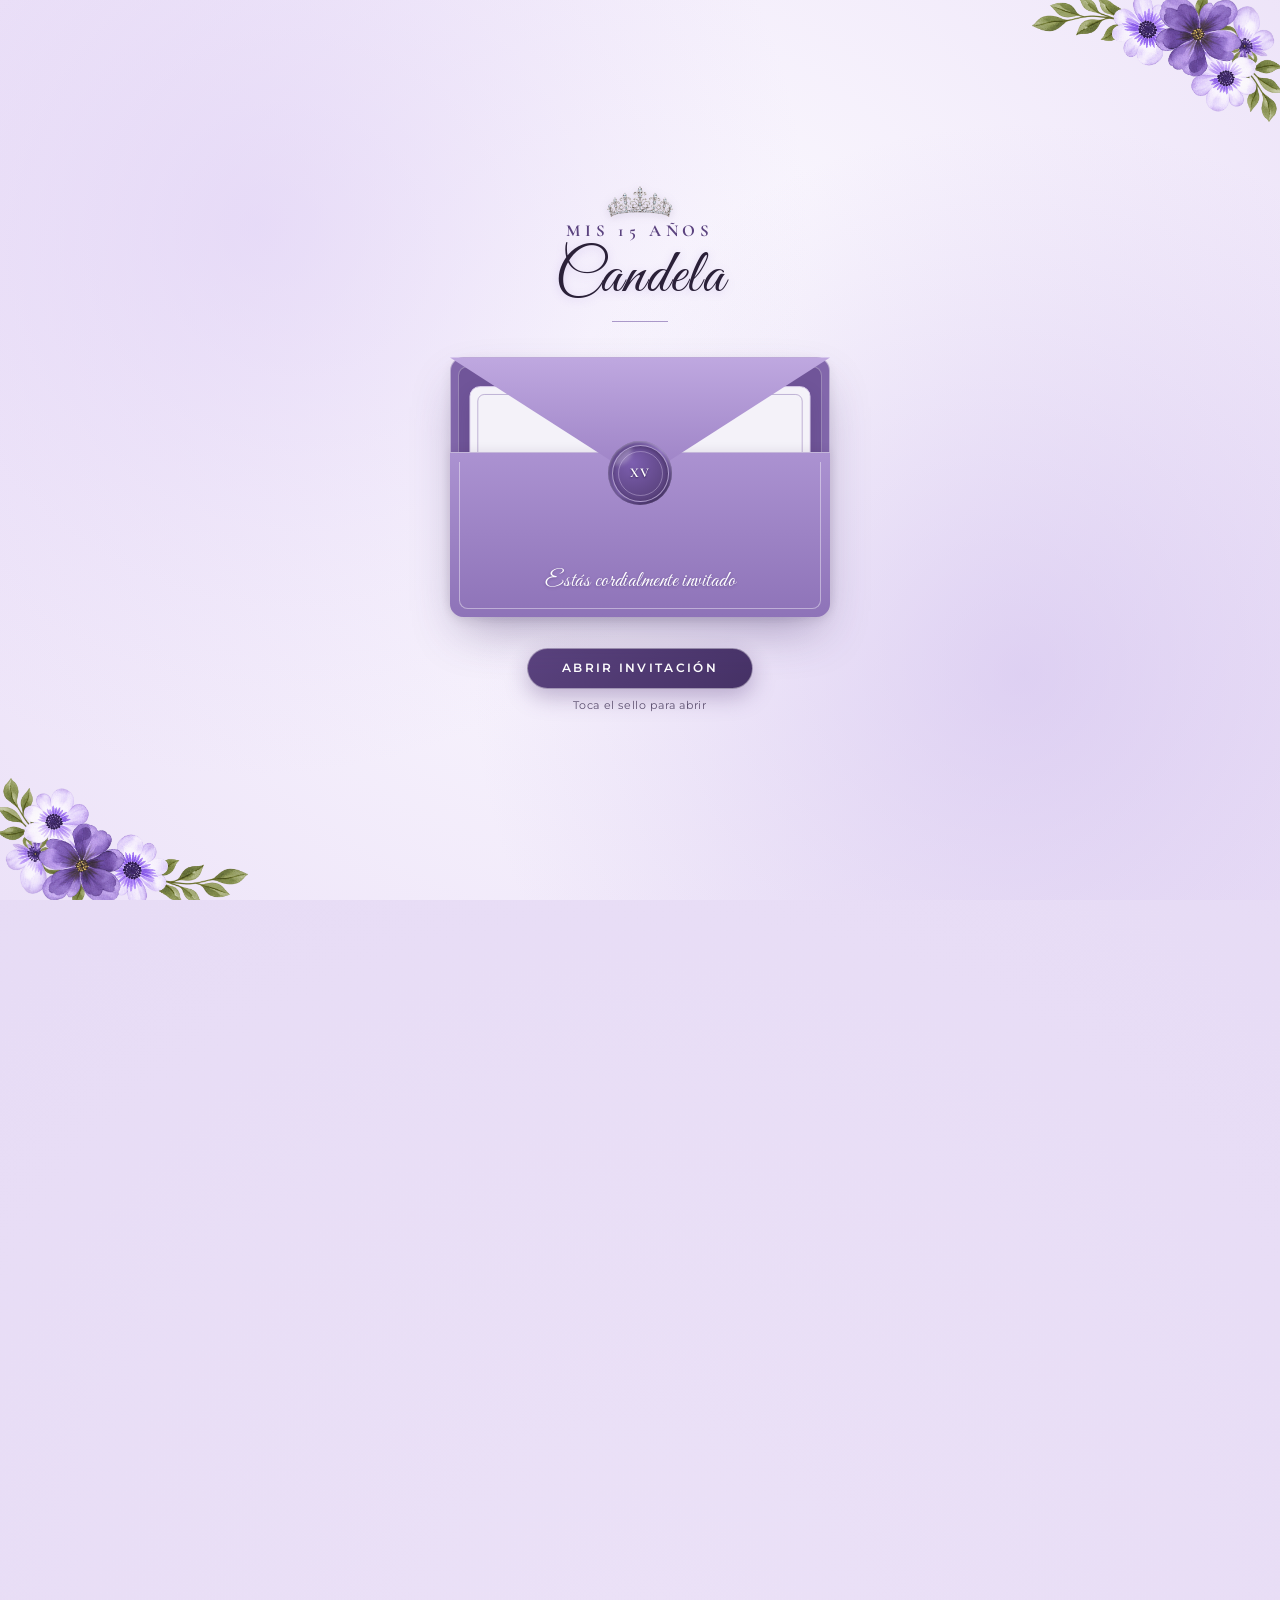
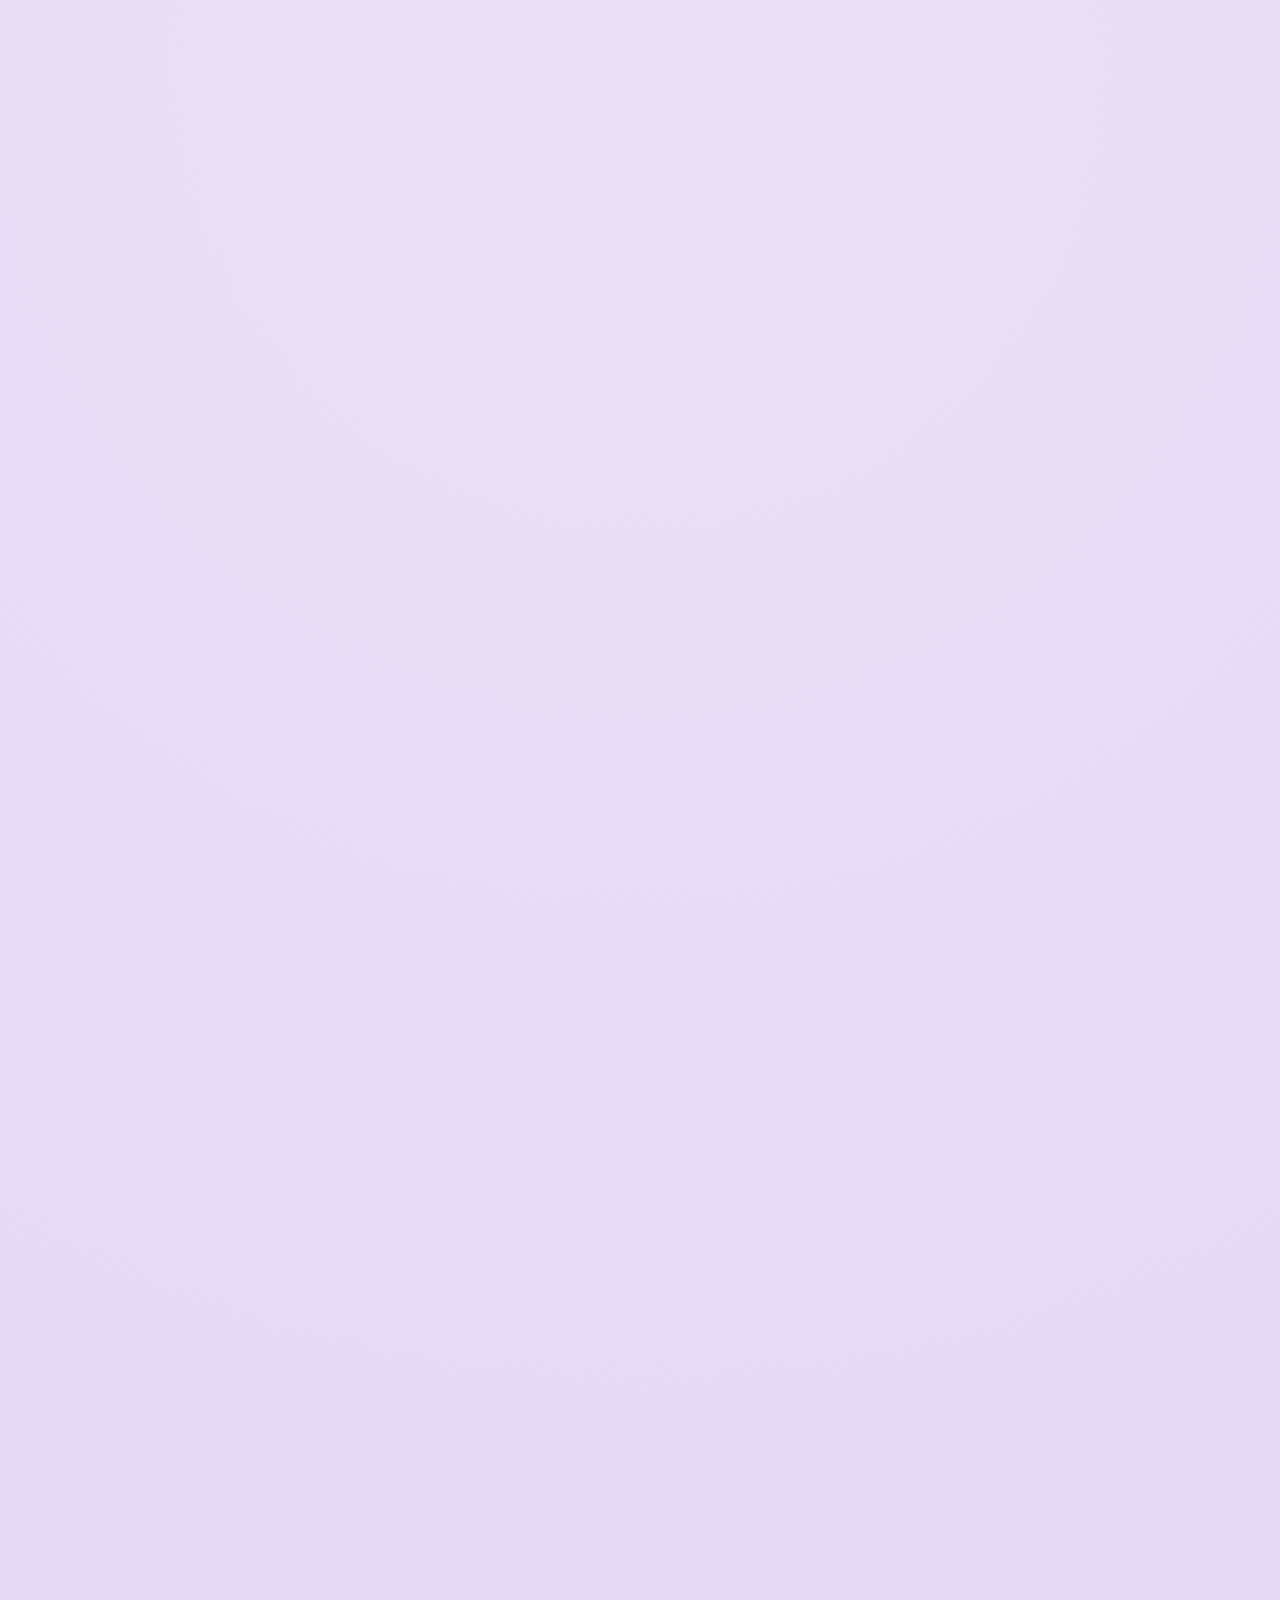
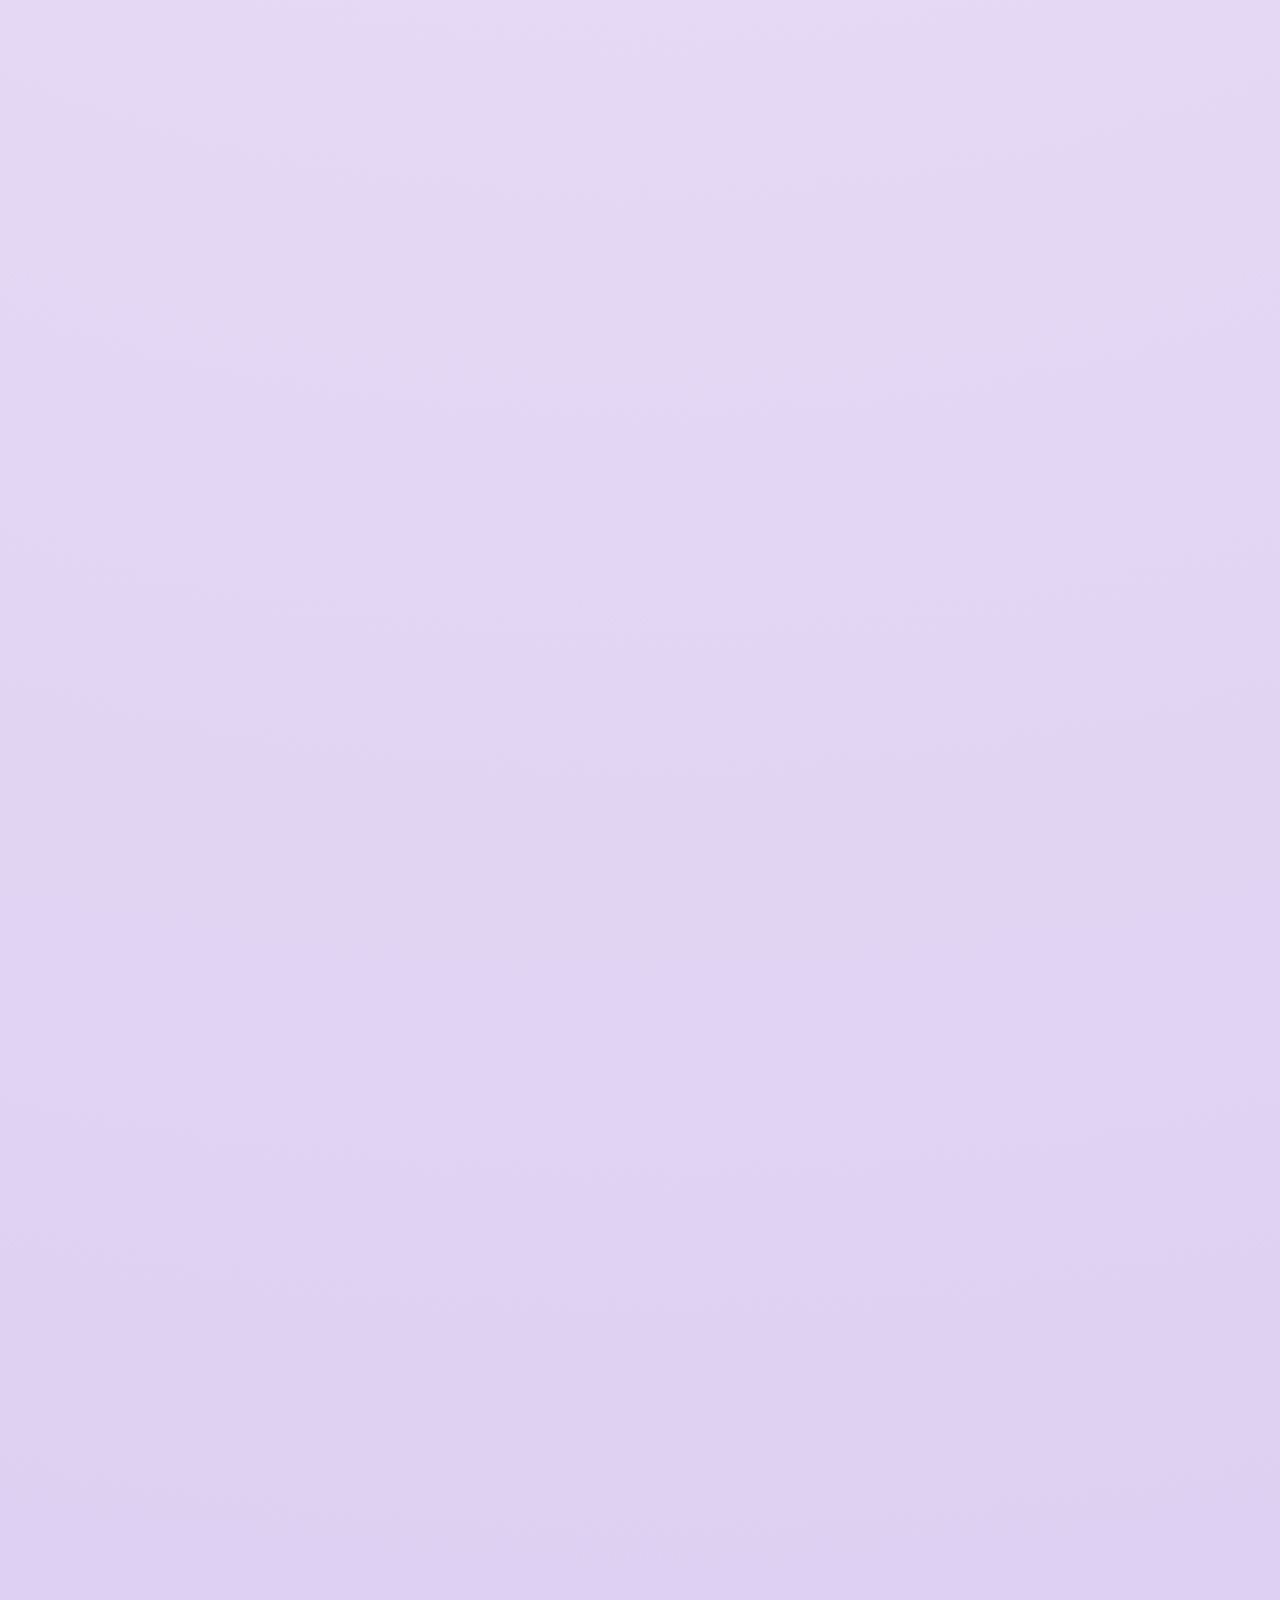
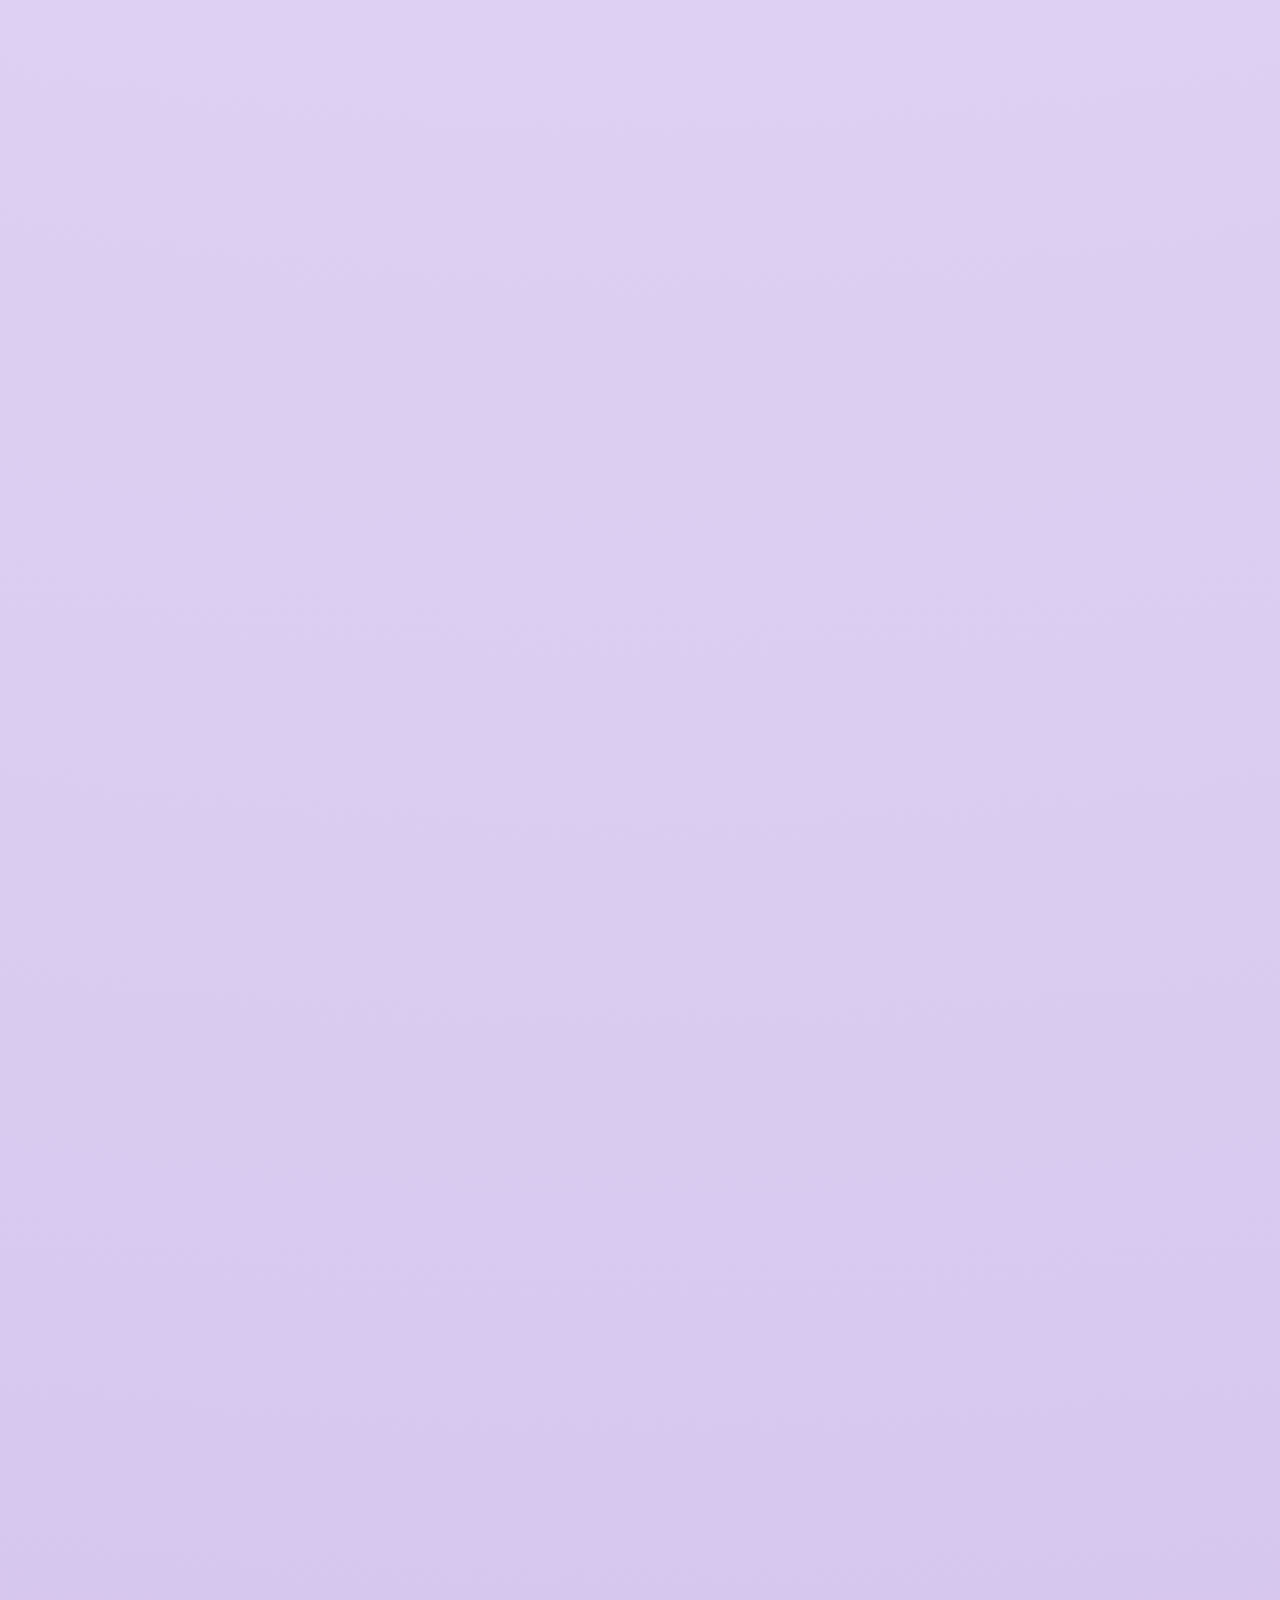
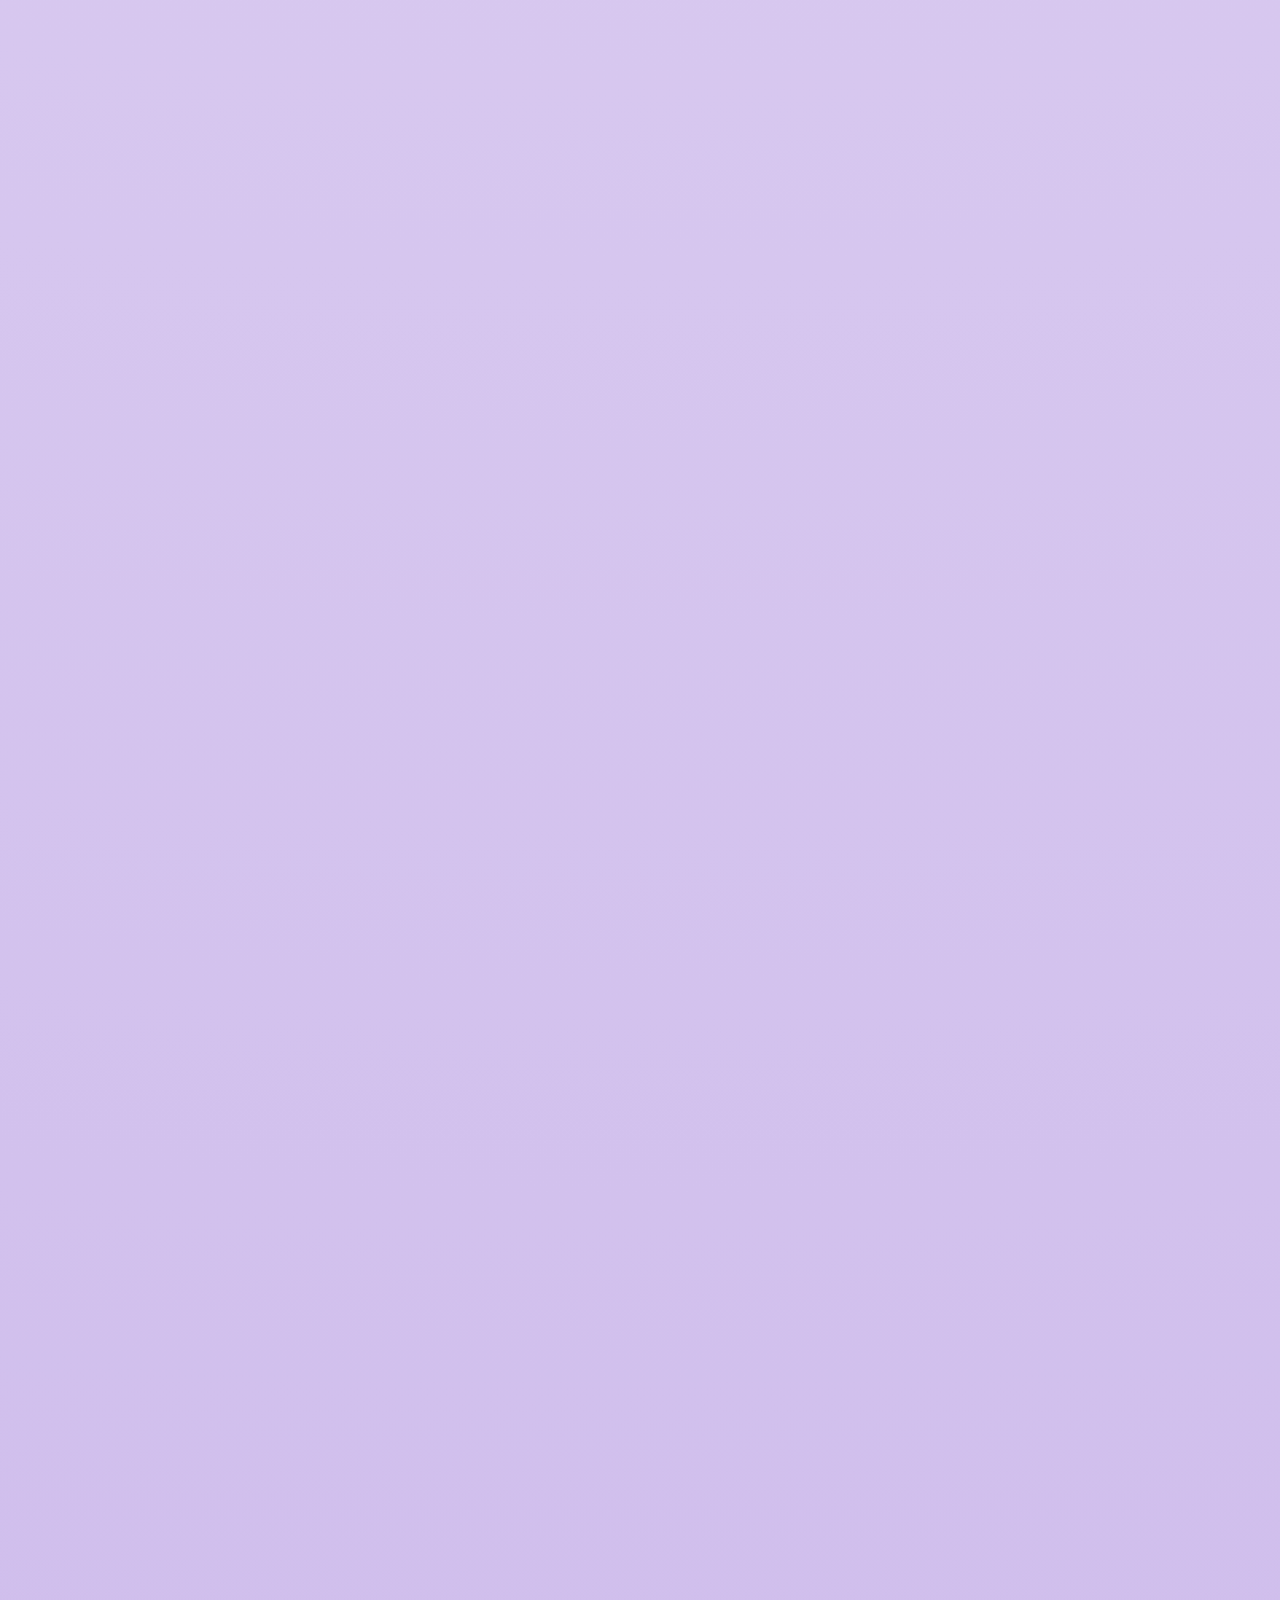
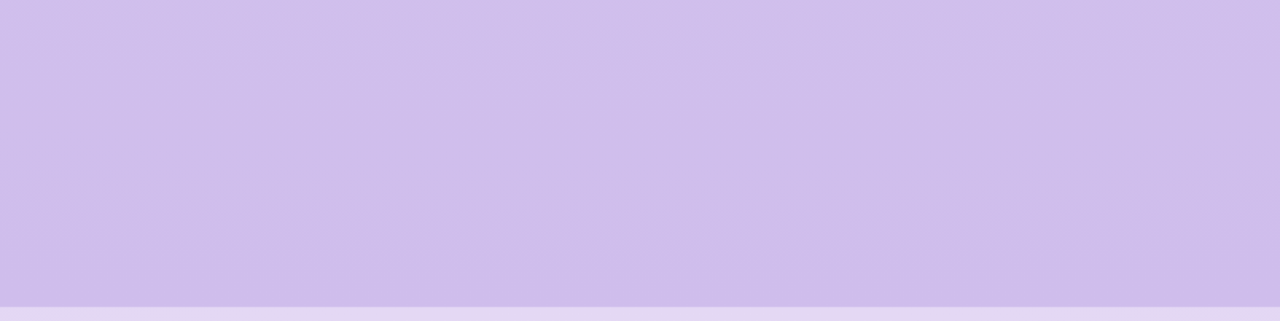
==== index.html @ c44bc6fc "Inicio de proyecto y modificaciones" ====
<!DOCTYPE html>
<html lang="es" class="scroll-smooth">

<head>
  <meta charset="utf-8" />
  <meta name="viewport" content="width=device-width, initial-scale=1.0, maximum-scale=5.0" />
  <meta name="theme-color" content="#5b437f" />
  <title>Mis 15 Años - Candela</title>

  <!-- Google Fonts: Cormorant Garamond, Great Vibes, Montserrat, Playfair Display -->
  <link rel="preconnect" href="https://fonts.googleapis.com" />
  <link rel="preconnect" href="https://fonts.gstatic.com" crossorigin="" />
  <link
    href="https://fonts.googleapis.com/css2?family=Cormorant+Garamond:ital,wght@0,400;0,500;0,600;0,700;1,400;1,600&amp;family=Great+Vibes&amp;family=Montserrat:wght@300;400;500;600&amp;family=Playfair+Display:ital,wght@0,400;0,600;1,400&amp;display=swap"
    rel="stylesheet" />

  <!-- Font Awesome Icons -->
  <link rel="stylesheet" href="https://cdnjs.cloudflare.com/ajax/libs/font-awesome/6.4.0/css/all.min.css" />

  <!-- Hojas de Estilos Modulares -->
  <link rel="stylesheet" href="css/global.css" />
  <link rel="stylesheet" href="css/animations.css" />
  <link rel="stylesheet" href="css/envelope.css" />
  <link rel="stylesheet" href="css/invitation.css" />
  <link rel="stylesheet" href="css/responsive.css" />
</head>

<body>

  <!-- Definición SVG Reutilizable de Mariposa en Acuarela Lila -->
  <svg width="0" height="0" style="position: absolute; width: 0; height: 0; overflow: hidden;" aria-hidden="true">
    <defs>
      <linearGradient id="bf-wing-grad" x1="0%" y1="0%" x2="100%" y2="100%">
        <stop offset="0%" stop-color="#d8c6f7" stop-opacity="0.92" />
        <stop offset="50%" stop-color="#9d7fd9" stop-opacity="0.88" />
        <stop offset="100%" stop-color="#5d4384" stop-opacity="0.95" />
      </linearGradient>
      <linearGradient id="bf-wing-soft" x1="100%" y1="0%" x2="0%" y2="100%">
        <stop offset="0%" stop-color="#e5d8fb" stop-opacity="0.95" />
        <stop offset="65%" stop-color="#b297e6" stop-opacity="0.85" />
        <stop offset="100%" stop-color="#7356a6" stop-opacity="0.9" />
      </linearGradient>
      <g id="watercolor-butterfly">
        <path d="M24 23 C15 7, 2 7, 4 19 C5 25, 14 27, 23 26 Z" fill="url(#bf-wing-grad)" />
        <path d="M23 26 C13 28, 6 35, 11 41 C16 45, 22 37, 24 28 Z" fill="url(#bf-wing-soft)" />
        <path d="M26 23 C35 7, 48 7, 46 19 C45 25, 36 27, 27 26 Z" fill="url(#bf-wing-soft)" />
        <path d="M27 26 C37 28, 44 35, 39 41 C34 45, 28 37, 26 28 Z" fill="url(#bf-wing-grad)" />
        <path d="M25 18 C24.4 23, 24.4 29, 25 34" stroke="#422c63" stroke-width="1.4" stroke-linecap="round" />
        <path d="M24.5 18 C22 14, 19 12, 17 12 M25.5 18 C28 14, 31 12, 33 12" stroke="#5b437f" stroke-width="0.9"
          fill="none" stroke-linecap="round" />
      </g>
    </defs>
  </svg>

  <!-- ====================================================================
       PANTALLA INICIAL: SOBRE 3D INTERACTIVO EN ACUARELA LILA Y SELLO XV
       ==================================================================== -->
  <div id="envelope-screen" data-purpose="interactive-envelope-screen" aria-label="Sobre de invitación interactivo">

    <!-- Decoración Ambiental de Flores en Acuarela Lila -->
    <div class="envelope-ambient-bg" aria-hidden="true">
      <div class="envelope-leaf-corner top-right">
        <img src="img/flor_acuarela_1.png" alt="" />
      </div>
      <div class="envelope-leaf-corner bottom-left">
        <img src="img/flor_acuarela_1.png" alt="" />
      </div>
    </div>

    <!-- Contenedor Principal del Sobre -->
    <div class="envelope-shell">
      <div class="envelope-center-hero">
        <img src="img/corona.png" alt="Corona XV Años" class="envelope-crown-mini" />
        <p class="envelope-pretitle">Mis 15 Años</p>
        <h1 class="envelope-main-names">Candela</h1>
        <div class="envelope-header-rule" aria-hidden="true"></div>

        <!-- Sobre 3D Interactivo -->
        <section id="envelope-stage" class="envelope-container" data-purpose="interactive-envelope"
          aria-label="Sobre de XV Años interactivo. Haz clic para abrir">

          <!-- Forro Interior del Sobre -->
          <div class="envelope-back-lining">
            <div class="envelope-back-inner-frame"></div>
          </div>

          <!-- Carta Interior Deslizable -->
          <article id="sliding-letter" class="letter-card" data-purpose="inner-card-preview">
            <div class="letter-inner-border"></div>
            <div class="letter-content-wrap">
              <span class="letter-badge-top">MIS 15 AÑOS</span>
              <h2 class="letter-couple-title">Candela</h2>
              <div class="letter-gold-rule"></div>
              <p class="letter-date-main">6 · 06 · 2026</p>
              <p class="letter-event-sub">¡Te espero!</p>
            </div>
          </article>

          <!-- Bolsillo Frontal Inferior -->
          <div class="envelope-pocket-front">
            <div class="envelope-pocket-stitch"></div>
            <div class="envelope-pocket-text">
              <p class="envelope-pocket-script">Estás cordialmente invitado</p>
            </div>
          </div>

          <!-- Solapa Triangular Superior -->
          <div id="envelope-flap" class="envelope-flap">
            <div class="envelope-flap-inner">
              <div class="envelope-flap-trim"></div>
            </div>
          </div>

          <!-- Sello de Cera 3D Violeta -->
          <div id="wax-seal" class="wax-seal" data-purpose="interactive-wax-seal" title="Abrir Sobre">
            <div class="wax-seal-rim">
              <div class="wax-seal-disc">
                <div class="wax-seal-glare"></div>
                <div class="wax-seal-inner-ring"></div>
                <span class="wax-seal-initials">XV</span>
              </div>
            </div>
          </div>

        </section>

        <!-- Botón de Acción Principal -->
        <div class="envelope-cta-wrap">
          <button id="open-envelope-btn" type="button" class="open-envelope-btn" data-purpose="open-envelope-trigger">
            <span id="open-envelope-label">Abrir Invitación</span>
          </button>
          <p class="open-envelope-subhint">Toca el sello para abrir</p>
        </div>
      </div>
    </div>
  </div>

  <!-- ====================================================================
       CONTENEDOR PRINCIPAL DE LA INVITACIÓN (ESTILO ACUARELA LILA & VIOLETA)
       ==================================================================== -->
  <main class="main-invitation-container paper-texture" role="main">

    <!-- ==========================================
         1. PORTADA HERO: ESQUINA FLORAL, "15 + CANDELA",
            CARTELA ACUARELA, FOTO EN ARCO Y REPRODUCTOR
         ========================================== -->
    <section class="xv-hero-section" data-purpose="hero-section">

      <!-- Esquina Floral Superior Izquierda -->
      <img src="img/flor_acuarela_1.png" alt="Flores en acuarela lila y violeta" class="xv-hero-corner-flower-tl" />

      <!-- Mariposas en Acuarela -->
      <svg class="xv-butterfly xv-butterfly--hero-tr" viewBox="0 0 50 50" aria-hidden="true">
        <use href="#watercolor-butterfly"></use>
      </svg>
      <svg class="xv-butterfly xv-butterfly--hero-ml" viewBox="0 0 50 50" aria-hidden="true">
        <use href="#watercolor-butterfly"></use>
      </svg>

      <!-- Monograma Monumental "15" + Nombre "Candela" -->
      <div class="xv-monogram-15-block">
        <span class="xv-big-15" aria-hidden="true">15</span>
        <h1 class="xv-quince-name">Candela</h1>
      </div>

      <!-- Cartela Nube en Acuarela Lila (fondo_acuarela.png) con Flores en Esquinas -->
      <div class="xv-watercolor-cloud-wrap">
        <img src="img/fondo_acuarela.png" alt="" aria-hidden="true" class="xv-cloud-bg-img" />
        <img src="img/flor_acuarela_2.png" alt="" aria-hidden="true" class="xv-cloud-flower xv-cloud-flower--tr" />
        <img src="img/flor_acuarela_3.png" alt="" aria-hidden="true" class="xv-cloud-flower xv-cloud-flower--bl" />

        <p class="xv-cloud-quote-text">
          Dejo atrás un mundo y entro a otro nuevo...
          Aunque a veces dudo o temo, estoy llena de
          esperanzas y de sueños. Tengo la sensación
          de que estoy construyendo mi propio camino.
          Siento alegría y quiero compartirla. 1 kg de familia,
          1 litro de amigos y una pizca de música, es la
          receta perfecta para mis 15 y por eso quiero
          que estés conmigo en esta gran noche.
        </p>
      </div>

      <!-- Fotografía Principal en Marco de Arco con Flores Laterales -->
      <!-- <div class="xv-hero-photo-wrap">
        <img src="img/flor_acuarela_2.png" alt="" aria-hidden="true"
          class="xv-floral-decor xv-side-flower xv-side-flower--left xv-flower-hero-left" />
        <img src="img/flor_acuarela_2.png" alt="" aria-hidden="true"
          class="xv-floral-decor xv-side-flower xv-side-flower--right xv-flower-hero-right" />

        <div class="xv-hero-arch-frame">
          <div class="xv-hero-arch-inner">
            <img src="img/xv_foto_4.jpg" alt="Candela en sus XV Años" class="hero-arch-img"
              title="Toca para ampliar fotografía" />
          </div>
        </div>
      </div> -->

      <!-- Reproductor Musical "DALE PLAY" -->
      <div class="xv-audio-player-block" data-purpose="audio-player">
        <span class="xv-dale-play-label">DALE PLAY</span>

        <div class="player-progress-wrap">
          <div id="player-progress-bar" class="player-progress-bar" title="Adelantar o retroceder canción">
            <div id="player-progress-fill" class="player-progress-fill" style="width: 28%;">
              <span class="player-progress-thumb"></span>
            </div>
          </div>
          <div class="player-times-row">
            <span id="player-current-time">0:00</span>
            <span id="player-total-time">4:10</span>
          </div>
        </div>

        <div class="player-controls-row">
          <button id="player-shuffle-btn" type="button" class="player-ctrl-btn" aria-label="Aleatorio">
            <i class="fa-solid fa-shuffle"></i>
          </button>
          <button id="player-prev-btn" type="button" class="player-ctrl-btn" aria-label="Reiniciar canción">
            <i class="fa-solid fa-backward-step"></i>
          </button>
          <button id="player-play-btn" type="button" class="player-play-main-btn" aria-label="Reproducir o pausar">
            <i id="player-play-icon" class="fa-solid fa-play" style="font-size: 0.85rem; margin-left: 2px;"></i>
          </button>
          <button id="player-next-btn" type="button" class="player-ctrl-btn" aria-label="Siguiente canción">
            <i class="fa-solid fa-forward-step"></i>
          </button>
          <button id="player-repeat-btn" type="button" class="player-ctrl-btn active" aria-label="Repetir canción">
            <i class="fa-solid fa-repeat"></i>
          </button>
        </div>
      </div>

    </section>

    <!-- ==========================================
         2. FRANJA VIOLETA DESTACADA 1: FECHA EDITORIAL
            (ICONO CALENDARIO + JUNIO + VIERNES | 6 | 2026)
         ========================================== -->
    <section class="xv-purple-band xv-purple-band--date" data-purpose="featured-date-band">
      <div class="xv-band-inner">
        <div class="xv-band-icon-box" aria-hidden="true">
          <img src="iconos/calendario.gif" alt="Calendario del evento" />
        </div>

        <h2 class="xv-band-month">JUNIO</h2>

        <div class="xv-editorial-date-row">
          <div class="xv-date-side-pill">VIERNES</div>
          <div class="xv-date-center-number">6</div>
          <div class="xv-date-side-pill">2026</div>
        </div>

        <a id="band-location-btn" href="https://maps.google.com/?q=Salon+de+Eventos+Quinta+La+Bonita" target="_blank"
          rel="noopener noreferrer" class="xv-white-pill-btn">
          <i class="fa-solid fa-location-dot"></i>
          <span>VER UBICACIÓN</span>
        </a>
      </div>

      <img src="img/flor_acuarela_2.png" alt="" aria-hidden="true"
        class="xv-band-corner-flower xv-band-corner-flower--br" />
    </section>

    <!-- ==========================================
         3. PADRES, PADRINOS, CUENTA REGRESIVA
            Y CALENDARIO MENSUAL INTERACTIVO
         ========================================== -->
    <section class="xv-family-date-section" data-purpose="family-and-date-section">

      <!-- Flores Decorativas Laterales -->
      <img src="img/flor_acuarela_3.png" alt="" aria-hidden="true"
        class="xv-floral-decor xv-side-flower xv-side-flower--left xv-flower-familia-left" />
      <img src="img/flor_acuarela_3.png" alt="" aria-hidden="true"
        class="xv-floral-decor xv-side-flower xv-side-flower--right xv-flower-familia-right" />

      <!-- Padres y Padrinos -->
      <div class="xv-family-block">
        <p class="xv-section-subtitle-upper">
          ACOMPÁÑAME EN ESTE DÍA TAN<br />ESPECIAL, JUNTO A<br />MIS PADRES:
        </p>
        <div class="xv-script-names-group">
          <p>Roberto López &amp;</p>
          <p>Carolina Paredes</p>
        </div>

        <p class="xv-section-subtitle-upper">MIS PADRINOS:</p>
        <div class="xv-script-names-group" style="margin-bottom: 0.5rem;">
          <p>Cristian Pérez &amp;</p>
          <p>Melanie Gómez</p>
        </div>
      </div>

      <!-- Cuenta Regresiva ("Falta:") -->
      <div class="xv-countdown-block" data-purpose="countdown-timer">
        <h3 class="xv-gold-script-heading">Falta:</h3>

        <div class="xv-countdown-timer-row" aria-label="Cuenta regresiva para mis XV años">
          <div class="xv-cd-unit">
            <span id="days" class="xv-cd-number">15</span>
            <span class="xv-cd-label">DÍAS</span>
          </div>
          <span class="xv-cd-colon">:</span>
          <div class="xv-cd-unit">
            <span id="hours" class="xv-cd-number">03</span>
            <span class="xv-cd-label">HORAS</span>
          </div>
          <span class="xv-cd-colon">:</span>
          <div class="xv-cd-unit">
            <span id="minutes" class="xv-cd-number">50</span>
            <span class="xv-cd-label">MINUTOS</span>
          </div>
          <span class="xv-cd-colon">:</span>
          <div class="xv-cd-unit">
            <span id="seconds" class="xv-cd-number">10</span>
            <span class="xv-cd-label">SEGUNDOS</span>
          </div>
        </div>
      </div>

      <!-- Calendario Mensual ("El Gran Día") -->
      <div class="xv-calendar-block" data-purpose="event-calendar">
        <h3 class="xv-gold-script-heading">El Gran Día</h3>
        <p class="xv-calendar-month-script">Junio</p>

        <table class="xv-calendar-table" aria-label="Calendario de Junio 2026">
          <thead>
            <tr>
              <th>LUN</th>
              <th>MAR</th>
              <th>MIÉ</th>
              <th>JUE</th>
              <th>VIE</th>
              <th>SÁB</th>
              <th>DOM</th>
            </tr>
          </thead>
          <tbody>
            <tr>
              <td>1</td>
              <td>2</td>
              <td>3</td>
              <td>4</td>
              <td>5</td>
              <td><span class="xv-calendar-highlight">6</span></td>
              <td>7</td>
            </tr>
            <tr>
              <td>8</td>
              <td>9</td>
              <td>10</td>
              <td>11</td>
              <td>12</td>
              <td>13</td>
              <td>14</td>
            </tr>
            <tr>
              <td>15</td>
              <td>16</td>
              <td>17</td>
              <td>18</td>
              <td>19</td>
              <td>20</td>
              <td>21</td>
            </tr>
            <tr>
              <td>22</td>
              <td>23</td>
              <td>24</td>
              <td>25</td>
              <td>26</td>
              <td>27</td>
              <td>28</td>
            </tr>
            <tr>
              <td>29</td>
              <td>30</td>
              <td></td>
              <td></td>
              <td></td>
              <td></td>
              <td></td>
            </tr>
          </tbody>
        </table>

        <a id="google-calendar-btn" href="#" target="_blank" rel="noopener noreferrer" class="xv-add-calendar-link">
          <i class="fa-regular fa-calendar-plus"></i>
          <span>Agendar en Google Calendar</span>
        </a>
      </div>

    </section>

    <!-- ==========================================
         4. MISA DE AGRADECIMIENTO Y FIESTA / SALÓN
         ========================================== -->
    <section class="xv-locations-section" data-purpose="locations-section">

      <!-- Mariposa en Acuarela -->
      <svg class="xv-butterfly xv-butterfly--fiesta-tl" viewBox="0 0 50 50" aria-hidden="true">
        <use href="#watercolor-butterfly"></use>
      </svg>

      <!-- Flores Decorativas -->
      <img src="img/rama_acuarela.png" alt="" aria-hidden="true"
        class="xv-floral-decor xv-side-flower xv-side-flower--left xv-flower-ubicaciones-left" />
      <img src="img/rama_acuarela.png" alt="" aria-hidden="true"
        class="xv-floral-decor xv-side-flower xv-side-flower--right xv-flower-ubicaciones-right" />

      <!-- Misa de Agradecimiento -->
      <article class="xv-event-card">
        <div class="xv-emerald-icon-box" aria-hidden="true">
          <img src="iconos/iglesia.gif" alt="Ceremonia Religiosa" />
        </div>

        <h3 class="xv-event-title-serif">CEREMONIA</h3>
        <p class="xv-event-subtitle-serif">IGLESIA</p>
        <p class="xv-event-venue-italic">Sagrado Corazón</p>
        <p class="xv-event-address">Av. Principal · Centro</p>
        <p class="xv-event-time-line">a partir de las <span class="xv-event-time-val">6:00 PM</span></p>

        <a id="church-map-btn" href="https://maps.google.com/?q=Iglesia+Sagrado+Corazon" target="_blank"
          rel="noopener noreferrer" class="xv-gold-pill-btn">
          <i class="fa-solid fa-location-dot"></i>
          <span>VER UBICACIÓN</span>
        </a>
      </article>

      <!-- Fiesta / Salón Quinta La Bonita (Idéntico a Imagen de Referencia) -->
      <article class="xv-event-card">
        <div class="xv-emerald-icon-box" aria-hidden="true">
          <img src="iconos/celebration.gif" alt="Fiesta" />
        </div>

        <h3 class="xv-event-title-serif">FIESTA</h3>
        <p class="xv-event-subtitle-serif">SALÓN</p>
        <p class="xv-event-venue-italic">Quinta La Bonita</p>
        <p class="xv-event-address">Urbanización San José</p>
        <p class="xv-event-time-line">a partir de las <span class="xv-event-time-val">7:00 PM</span></p>

        <a id="reception-map-btn" href="https://maps.google.com/?q=Salon+de+Eventos+Quinta+La+Bonita" target="_blank"
          rel="noopener noreferrer" class="xv-gold-pill-btn">
          <i class="fa-solid fa-location-dot"></i>
          <span>VER UBICACIÓN</span>
        </a>
      </article>

    </section>

    <!-- ==========================================
         5. BANNER FOTOGRÁFICO 1 (BORDES RASGADOS Y FLORES)
         ========================================== -->
    <div class="xv-torn-photo-banner" data-purpose="photo-divider-1">
      <img src="img/flor_acuarela_1.png" alt="" aria-hidden="true"
        class="xv-banner-flower xv-banner-flower--top xv-banner-flower--left xv-flower-banner1-left" />
      <img src="img/flor_acuarela_1.png" alt="" aria-hidden="true"
        class="xv-banner-flower xv-banner-flower--bottom xv-banner-flower--right xv-flower-banner1-right" />

      <div class="xv-torn-photo-inner">
        <!-- Borde Rasgado Superior -->
        <svg class="xv-torn-edge-top" viewBox="0 0 500 40" preserveAspectRatio="none" aria-hidden="true">
          <defs>
            <filter id="tfa1" x="-5%" y="-50%" width="110%" height="200%">
              <feTurbulence type="fractalNoise" baseFrequency="0.018 0.09" numOctaves="4" seed="7" result="n" />
              <feDisplacementMap in="SourceGraphic" in2="n" scale="26" xChannelSelector="R" yChannelSelector="G"
                result="d" />
              <feGaussianBlur in="d" stdDeviation="0.6" />
            </filter>
            <filter id="tfb1" x="-5%" y="-50%" width="110%" height="200%">
              <feTurbulence type="fractalNoise" baseFrequency="0.03 0.14" numOctaves="3" seed="10" result="n" />
              <feDisplacementMap in="SourceGraphic" in2="n" scale="30" xChannelSelector="G" yChannelSelector="R"
                result="d" />
              <feGaussianBlur in="d" stdDeviation="2.2" />
            </filter>
          </defs>
          <path d="M-20,-10 L520,-10 L520,22 L-20,22 Z" fill="#fbf9fe" opacity="0.55" filter="url(#tfb1)" />
          <path d="M-20,-10 L520,-10 L520,15 L-20,15 Z" fill="#fbf9fe" filter="url(#tfa1)" />
        </svg>

        <img src="img/xv_portada.jpg" alt="Candela posando al atardecer en jardín" class="zoomable-photo"
          title="Toca para ampliar fotografía" />

        <!-- Borde Rasgado Inferior -->
        <svg class="xv-torn-edge-bottom" viewBox="0 0 500 40" preserveAspectRatio="none" aria-hidden="true">
          <defs>
            <filter id="tfa2" x="-5%" y="-50%" width="110%" height="200%">
              <feTurbulence type="fractalNoise" baseFrequency="0.018 0.09" numOctaves="4" seed="14" result="n" />
              <feDisplacementMap in="SourceGraphic" in2="n" scale="26" xChannelSelector="R" yChannelSelector="G"
                result="d" />
              <feGaussianBlur in="d" stdDeviation="0.6" />
            </filter>
            <filter id="tfb2" x="-5%" y="-50%" width="110%" height="200%">
              <feTurbulence type="fractalNoise" baseFrequency="0.03 0.14" numOctaves="3" seed="17" result="n" />
              <feDisplacementMap in="SourceGraphic" in2="n" scale="30" xChannelSelector="G" yChannelSelector="R"
                result="d" />
              <feGaussianBlur in="d" stdDeviation="2.2" />
            </filter>
          </defs>
          <path d="M-20,18 L520,18 L520,50 L-20,50 Z" fill="#fbf9fe" opacity="0.55" filter="url(#tfb2)" />
          <path d="M-20,25 L520,25 L520,50 L-20,50 Z" fill="#fbf9fe" filter="url(#tfa2)" />
        </svg>
      </div>
    </div>

    <!-- ==========================================
         6. ITINERARIO DE ACTIVIDADES
         ========================================== -->
    <section class="xv-itinerary-section" data-purpose="itinerary-section">

      <h2 class="xv-itinerary-title">Itinerario<br />de actividades</h2>

      <div class="xv-timeline-container">
        <div class="xv-timeline-axis" aria-hidden="true"></div>

        <!-- 1. 6:00 PM - MISA -->
        <div class="xv-timeline-item">
          <div class="xv-timeline-side-left">
            <div class="xv-timeline-icon" aria-hidden="true">
              <img src="iconos/iglesia.gif" alt="Misa" />
            </div>
          </div>
          <div class="xv-timeline-dot"></div>
          <div class="xv-timeline-side-right">
            <span class="xv-timeline-time">6:00 PM</span>
            <span class="xv-timeline-name">MISA</span>
          </div>
        </div>

        <!-- 2. 7:00 PM - CÓCTEL -->
        <div class="xv-timeline-item">
          <div class="xv-timeline-side-left">
            <span class="xv-timeline-time">7:00 PM</span>
            <span class="xv-timeline-name">CÓCTEL</span>
          </div>
          <div class="xv-timeline-dot"></div>
          <div class="xv-timeline-side-right">
            <div class="xv-timeline-icon" aria-hidden="true">
              <img src="iconos/brindis.gif" alt="Cóctel" />
            </div>
          </div>
        </div>

        <!-- 3. 8:00 PM - VALS PRINCIPAL -->
        <div class="xv-timeline-item">
          <div class="xv-timeline-side-left">
            <div class="xv-timeline-icon" aria-hidden="true">
              <img src="iconos/celebration.gif" alt="Vals Principal" />
            </div>
          </div>
          <div class="xv-timeline-dot"></div>
          <div class="xv-timeline-side-right">
            <span class="xv-timeline-time">8:00 PM</span>
            <span class="xv-timeline-name">VALS PRINCIPAL</span>
          </div>
        </div>

        <!-- 4. 9:00 PM - CENA -->
        <div class="xv-timeline-item">
          <div class="xv-timeline-side-left">
            <span class="xv-timeline-time">9:00 PM</span>
            <span class="xv-timeline-name">CENA</span>
          </div>
          <div class="xv-timeline-dot"></div>
          <div class="xv-timeline-side-right">
            <div class="xv-timeline-icon" aria-hidden="true">
              <img src="iconos/dinner.gif" alt="Cena" />
            </div>
          </div>
        </div>

        <!-- 5. 11:00 PM - FIESTA -->
        <div class="xv-timeline-item">
          <div class="xv-timeline-side-left">
            <div class="xv-timeline-icon" aria-hidden="true">
              <img src="iconos/party.gif" alt="Fiesta" />
            </div>
          </div>
          <div class="xv-timeline-dot"></div>
          <div class="xv-timeline-side-right">
            <span class="xv-timeline-time">11:00 PM</span>
            <span class="xv-timeline-name">FIESTA</span>
          </div>
        </div>

      </div>

    </section>

    <!-- ==========================================
         7. DRESS CODE CON MARCO GEOMÉTRICO POLIGONAL
            Y CORONAS FLORALES EN ACUARELA
         ========================================== -->
    <section class="xv-dresscode-section" data-purpose="dress-code">

      <!-- Mariposas en Acuarela -->
      <svg class="xv-butterfly xv-butterfly--dress-tr" viewBox="0 0 50 50" aria-hidden="true">
        <use href="#watercolor-butterfly"></use>
      </svg>
      <svg class="xv-butterfly xv-butterfly--dress-bl" viewBox="0 0 50 50" aria-hidden="true">
        <use href="#watercolor-butterfly"></use>
      </svg>

      <!-- Tarjeta con Marco Geométrico Octogonal Doble -->
      <div class="xv-dresscode-geo-card">
        <img src="img/flor_acuarela_2.png" alt="" aria-hidden="true" class="xv-geo-flower xv-geo-flower--top" />

        <svg class="xv-geo-frame-svg" viewBox="0 0 360 280" fill="none" preserveAspectRatio="none" aria-hidden="true">
          <polygon points="180,10 318,46 350,140 318,234 180,270 42,234 10,140 42,46" stroke="#8a7c87"
            stroke-width="1.35" fill="rgba(255, 255, 255, 0.42)" />
          <polygon points="110,18 270,22 342,96 330,198 250,262 90,258 18,184 30,82" stroke="#9a8c97"
            stroke-width="1.15" fill="none" />
        </svg>

        <div class="xv-dresscode-geo-content">
          <div class="xv-dress-silhouettes">
            <img src="iconos/vestidos.png" alt="Traje formal y vestido de gala" />
          </div>

          <h2 class="xv-dress-heading-serif">DRESS CODE</h2>
          <p class="xv-dress-subtitle">Elegante Formal</p>
          <p class="xv-dress-note">
            Puedes inspirarte en la temática de la noche: tonos lila y blanco.
          </p>
        </div>

        <img src="img/flor_acuarela_2.png" alt="" aria-hidden="true" class="xv-geo-flower xv-geo-flower--bottom" />
      </div>

    </section>

    <!-- ==========================================
         9. BANNER FOTOGRÁFICO 2 (CON BORDE RASGADO Y FLORES)
         ========================================== -->
    <div class="xv-torn-photo-banner" data-purpose="photo-divider-2">
      <img src="img/flor_acuarela_3.png" alt="" aria-hidden="true"
        class="xv-banner-flower xv-banner-flower--top xv-banner-flower--left xv-flower-banner2-left" />
      <img src="img/flor_acuarela_3.png" alt="" aria-hidden="true"
        class="xv-banner-flower xv-banner-flower--bottom xv-banner-flower--right xv-flower-banner2-right" />

      <div class="xv-torn-photo-inner">
        <!-- Borde Rasgado Superior -->
        <svg class="xv-torn-edge-top" viewBox="0 0 500 40" preserveAspectRatio="none" aria-hidden="true">
          <defs>
            <filter id="tfa3" x="-5%" y="-50%" width="110%" height="200%">
              <feTurbulence type="fractalNoise" baseFrequency="0.018 0.09" numOctaves="4" seed="21" result="n" />
              <feDisplacementMap in="SourceGraphic" in2="n" scale="26" xChannelSelector="R" yChannelSelector="G"
                result="d" />
              <feGaussianBlur in="d" stdDeviation="0.6" />
            </filter>
            <filter id="tfb3" x="-5%" y="-50%" width="110%" height="200%">
              <feTurbulence type="fractalNoise" baseFrequency="0.03 0.14" numOctaves="3" seed="24" result="n" />
              <feDisplacementMap in="SourceGraphic" in2="n" scale="30" xChannelSelector="G" yChannelSelector="R"
                result="d" />
              <feGaussianBlur in="d" stdDeviation="2.2" />
            </filter>
          </defs>
          <path d="M-20,-10 L520,-10 L520,22 L-20,22 Z" fill="#fbf9fe" opacity="0.55" filter="url(#tfb3)" />
          <path d="M-20,-10 L520,-10 L520,15 L-20,15 Z" fill="#fbf9fe" filter="url(#tfa3)" />
        </svg>

        <img src="img/xv_foto_5.jpg" alt="Candela girando su vestido de XV años" class="zoomable-photo"
          title="Toca para ampliar fotografía" />

        <!-- Borde Rasgado Inferior -->
        <svg class="xv-torn-edge-bottom" viewBox="0 0 500 40" preserveAspectRatio="none" aria-hidden="true">
          <defs>
            <filter id="tfa4" x="-5%" y="-50%" width="110%" height="200%">
              <feTurbulence type="fractalNoise" baseFrequency="0.018 0.09" numOctaves="4" seed="28" result="n" />
              <feDisplacementMap in="SourceGraphic" in2="n" scale="26" xChannelSelector="R" yChannelSelector="G"
                result="d" />
              <feGaussianBlur in="d" stdDeviation="0.6" />
            </filter>
            <filter id="tfb4" x="-5%" y="-50%" width="110%" height="200%">
              <feTurbulence type="fractalNoise" baseFrequency="0.03 0.14" numOctaves="3" seed="31" result="n" />
              <feDisplacementMap in="SourceGraphic" in2="n" scale="30" xChannelSelector="G" yChannelSelector="R"
                result="d" />
              <feGaussianBlur in="d" stdDeviation="2.2" />
            </filter>
          </defs>
          <path d="M-20,18 L520,18 L520,50 L-20,50 Z" fill="#fbf9fe" opacity="0.55" filter="url(#tfb4)" />
          <path d="M-20,25 L520,25 L520,50 L-20,50 Z" fill="#fbf9fe" filter="url(#tfa4)" />
        </svg>
      </div>
    </div>

    <!-- ==========================================
         10. FRANJA VIOLETA DESTACADA 2: REGALOS
             (CON DESPLIEGUE DE CUENTA BANCARIA Y QR)
         ========================================== -->
    <section class="xv-purple-band xv-purple-band--gifts" data-purpose="gift-registry">
      <img src="img/flor_acuarela_2.png" alt="" aria-hidden="true"
        class="xv-band-corner-flower xv-band-corner-flower--tl" />

      <div class="xv-band-inner">
        <div class="xv-band-icon-box" aria-hidden="true">
          <img src="iconos/regalo.gif" alt="Regalos" />
        </div>

        <h2 class="xv-gifts-band-title">REGALOS</h2>

        <p class="xv-gifts-band-text">
          El mejor regalo es tu compañía, pero si deseas tener un detalle conmigo,
          te agradeceré mucho tu aporte a mi tarjeta de regalo.
        </p>

        <div class="qr-card-wrap" data-purpose="qr-code">
          <div class="qr-frame-box">
            <img src="img/qr.png" alt="Código QR para regalo" class="qr-code-image"
              title="Toca para ampliar el código QR" />
          </div>
        </div>
      </div>
    </section>

    <!-- ==========================================
         11. CONFIRMACIÓN DE ASISTENCIA (RSVP),
             GALERÍA DE RECUERDOS Y "¡TE ESPERO!"
         ========================================== -->
    <section class="xv-rsvp-section" data-purpose="rsvp-section" id="confirmar-asistencia">

      <!-- Mariposas en Acuarela -->
      <svg class="xv-butterfly xv-butterfly--rsvp-tl" viewBox="0 0 50 50" aria-hidden="true">
        <use href="#watercolor-butterfly"></use>
      </svg>
      <svg class="xv-butterfly xv-butterfly--rsvp-mr" viewBox="0 0 50 50" aria-hidden="true">
        <use href="#watercolor-butterfly"></use>
      </svg>

      <!-- Icono de Lista / Portapapeles con Checks en Violeta -->
      <div class="xv-emerald-icon-box" aria-hidden="true">
        <svg viewBox="0 0 48 48" fill="none" stroke="currentColor" stroke-width="1.9" stroke-linecap="round"
          stroke-linejoin="round" style="width: 3.3rem; height: 3.3rem;">
          <rect x="10" y="8" width="28" height="34" rx="3.5" />
          <path d="M18 6h12v5a2 2 0 01-2 2h-8a2 2 0 01-2-2V6z" />
          <path d="M16 21l2.5 2.5 5-5M28 20h5" />
          <path d="M16 31l2.5 2.5 5-5M28 30h5" />
        </svg>
      </div>

      <h2 class="xv-rsvp-title-serif">CONFIRMACIÓN<br />DE ASISTENCIA</h2>

      <p class="xv-rsvp-lead">
        Tu presencia es muy importante.<br />
        Por favor, confirma tu asistencia<br />
        antes del 30 de Mayo.
      </p>

      <!-- Botón Píldora Violeta Principal "CONFIRMAR" (WhatsApp) -->
      <a id="whatsapp-rsvp-btn" href="#" target="_blank" rel="noopener noreferrer" class="xv-gold-pill-btn"
        aria-label="Confirmar asistencia por WhatsApp">
        <i class="fa-solid fa-check"></i>
        <span>CONFIRMAR</span>
      </a>

      <!-- Opción para desplegar Formulario Personalizado en Línea -->
      <button id="toggle-rsvp-form-btn" type="button" class="toggle-rsvp-form-btn">
        <span>Personalizar mensaje y pases</span>
        <svg id="form-chevron-icon" fill="none" stroke="currentColor" viewBox="0 0 24 24" aria-hidden="true">
          <path stroke-linecap="round" stroke-linejoin="round" stroke-width="2" d="M19 9l-7 7-7-7"></path>
        </svg>
      </button>

      <!-- Formulario en Línea Interactivo -->
      <form id="rsvp-online-form" class="rsvp-online-form hidden">
        <div class="rsvp-form-group">
          <label class="rsvp-label" for="guest-name">Nombre Completo o Familia</label>
          <input id="guest-name" type="text" class="rsvp-input" placeholder="Ej. Familia López Paredes" required />
        </div>

        <div style="display: grid; grid-template-columns: 1fr 1fr; gap: 0.5rem;" class="rsvp-form-group">
          <div>
            <label class="rsvp-label" for="guest-passes">Pases</label>
            <select id="guest-passes" class="rsvp-select">
              <option value="1">1 Persona</option>
              <option value="2" selected>2 Personas</option>
              <option value="3">3 Personas</option>
              <option value="4">4 Personas</option>
            </select>
          </div>
          <div>
            <label class="rsvp-label" for="guest-attending">¿Asistirás?</label>
            <select id="guest-attending" class="rsvp-select">
              <option value="si" selected>¡Sí, ahí estaré!</option>
              <option value="no">Lo siento, no podré</option>
            </select>
          </div>
        </div>

        <div class="rsvp-form-group">
          <label class="rsvp-label" for="guest-message">Mensaje para Candela</label>
          <textarea id="guest-message" class="rsvp-textarea" rows="2"
            placeholder="Escribe tus mejores deseos..."></textarea>
        </div>

        <button type="submit" class="rsvp-submit-btn">
          ENVIAR CONFIRMACIÓN POR WHATSAPP
        </button>
      </form>

      <!-- Galería de Momentos Horizontal (3 Cuadros con Central Destacado e Intercalado) -->
      <div class="gallery-block" data-purpose="xv-gallery">
        <h3 class="xv-gold-script-heading" style="font-size: 2.15rem;">Mis Momentos</h3>
        <div
          class="gallery-trio-stage"
          data-gallery-images="img/xv_foto_1.jpg,img/xv_foto_2.jpg,img/xv_foto_3.jpg,img/xv_foto_4.jpg"
        >
          <div class="gallery-thumb-item gallery-thumb-item--left" data-slot="0" title="Ampliar fotografía">
            <img class="gallery-thumb-img" src="img/xv_foto_1.jpg" alt="Sesión fotográfica de Candela 1" />
          </div>
          <div class="gallery-thumb-item gallery-thumb-item--center" data-slot="1" title="Ampliar fotografía">
            <img class="gallery-thumb-img" src="img/xv_foto_2.jpg" alt="Sesión fotográfica de Candela 2" />
          </div>
          <div class="gallery-thumb-item gallery-thumb-item--right" data-slot="2" title="Ampliar fotografía">
            <img class="gallery-thumb-img" src="img/xv_foto_3.jpg" alt="Sesión fotográfica de Candela 3" />
          </div>
        </div>
      </div>

      <!-- Cierre Emotivo "¡Te espero!" y Jardín Floral Inferior -->
      <div class="xv-farewell-block">
        <div class="xv-heart-divider" aria-hidden="true">
          <i class="fa-solid fa-heart"></i>
        </div>

        <p class="xv-farewell-quote">
          Los momentos especiales se viven<br />
          mejor en compañía de quienes más quiero.
        </p>

        <h3 class="xv-te-esperamos-script">¡Te espero!</h3>

        <div class="xv-bottom-floral-garden" aria-hidden="true">
          <img src="img/flor_acuarela_1.png" alt="" class="xv-garden-flower-full" />
        </div>
      </div>

    </section>

    <!-- ==========================================
         12. CIERRE FOTOGRÁFICO CON BORDE RASGADO
         ========================================== -->
    <footer class="xv-final-photo-section" data-purpose="footer-image-section">
      <div class="xv-final-photo-box">
        <svg class="xv-torn-edge-top" viewBox="0 0 500 40" preserveAspectRatio="none" aria-hidden="true">
          <defs>
            <filter id="tfa5" x="-5%" y="-50%" width="110%" height="200%">
              <feTurbulence type="fractalNoise" baseFrequency="0.018 0.09" numOctaves="4" seed="35" result="n" />
              <feDisplacementMap in="SourceGraphic" in2="n" scale="26" xChannelSelector="R" yChannelSelector="G"
                result="d" />
              <feGaussianBlur in="d" stdDeviation="0.6" />
            </filter>
            <filter id="tfb5" x="-5%" y="-50%" width="110%" height="200%">
              <feTurbulence type="fractalNoise" baseFrequency="0.03 0.14" numOctaves="3" seed="38" result="n" />
              <feDisplacementMap in="SourceGraphic" in2="n" scale="30" xChannelSelector="G" yChannelSelector="R"
                result="d" />
              <feGaussianBlur in="d" stdDeviation="2.2" />
            </filter>
          </defs>
          <path d="M-20,-10 L520,-10 L520,22 L-20,22 Z" fill="#fbf9fe" opacity="0.55" filter="url(#tfb5)" />
          <path d="M-20,-10 L520,-10 L520,15 L-20,15 Z" fill="#fbf9fe" filter="url(#tfa5)" />
        </svg>

        <img src="img/xv_foto_3.jpg" alt="Candela en su sesión de XV años" />

        <div class="xv-final-vignette">
          <p class="xv-final-name">Candela</p>
          <p class="xv-final-sub">Mis XV Años · 6 · 06 · 2026</p>
        </div>
      </div>
    </footer>

    <!-- ==========================================
         13. PIE DE PÁGINA BIZFLOW (CONTACTO)
         ========================================== -->
    <footer class="bizflow-footer"
      style="width: 100%; background: #1c1429; border-top: 1px solid rgba(182, 157, 214, 0.28); padding: 1rem 1rem; box-sizing: border-box; text-align: center; display: flex; flex-direction: column; align-items: center; justify-content: center; gap: 0.45rem; position: relative; z-index: 10;"
      aria-label="BizFlow">
      <a href="https://wa.me/?text=Hola%20BizFlow%2C%20quisiera%20cotizar%20una%20invitaci%C3%B3n%20digital"
        target="_blank" rel="noopener noreferrer" title="BizFlow" style="display: inline-block;">
        <img src="img/Bizflow_logo.png" alt="BizFlow"
          style="height: 24px; width: auto; max-width: 130px; object-fit: contain; display: block; opacity: 0.9;" />
      </a>
      <div
        style="display: flex; align-items: center; justify-content: center; gap: 0.6rem; flex-wrap: wrap; font-family: var(--font-sans); font-size: 0.8rem; color: rgba(255, 255, 255, 0.88);">
        <span>¿Quieres una invitación como esta?</span>
        <a href="https://wa.me/?text=Hola%20BizFlow%2C%20quisiera%20cotizar%20una%20invitaci%C3%B3n%20digital"
          target="_blank" rel="noopener noreferrer"
          style="font-weight: 600; font-size: 0.78rem; color: var(--xv-gold-light); text-decoration: none;">
          <span>Contáctanos</span>
        </a>
      </div>
    </footer>

  </main>

  <!-- Botón Flotante de Música -->
  <button id="floating-music-btn" class="floating-music-btn is-paused" type="button"
    aria-label="Pausar o reproducir música" title="Reproducir música">
    <img src="iconos/music.gif" alt="Música de XV Años" />
  </button>

  <!-- Audio Local -->
  <audio id="wedding-music" preload="auto" loop>
    <source src="music/cancion_boda.mp3" type="audio/mpeg" />
  </audio>

  <!-- Visor Lightbox para Galería, Portada y QR -->
  <div id="gallery-lightbox" class="hidden" role="dialog" aria-modal="true" aria-label="Visualizador de imágenes">
    <button id="lightbox-close" type="button" aria-label="Cerrar visor">&times;</button>
    <img id="lightbox-img" src="" alt="Fotografía ampliada" />
  </div>

  <!-- Notificación Toast Flotante -->
  <div id="copy-toast" class="toast-notification" role="status" aria-live="polite">
    <span>✨ ¡Confirmación lista!</span>
  </div>

  <!-- Scripts Modulares -->
  <script src="js/config.js"></script>
  <script src="js/render.js"></script>
  <script src="js/envelope.js"></script>
  <script src="js/countdown.js"></script>
  <script src="js/music.js"></script>
  <script src="js/gallery.js"></script>
  <script src="js/rsvp.js"></script>
  <script src="js/interactions.js"></script>
  <script src="js/invitation.js"></script>
</body>

</html>
---- css/global.css ----
/* ==========================================================================
   GLOBAL.CSS - PALETA ACUARELA LILA, LAVANDA, VIOLETA PROFUNDO Y BLANCO
   MIS XV AÑOS - CANDELA (MODELO 02 - ESTILO ACUARELA)
   ========================================================================== */

:root {
  /* Paleta Base Papel Acuarela Lavanda & Blanco */
  --xv-paper: #fbf9fe;
  --xv-paper-warm: #f3eefb;
  --xv-cream-card: #ffffff;
  --xv-outer-blush: #d9caec;
  --xv-blush-soft: #ede3f8;
  --xv-blush-deep: #b69dd6;

  /* Violeta Profundo (Franjas destacadas, Botones Píldora, Iconos, Títulos) */
  --xv-purple-band: #5b437f;
  --xv-purple-band-dark: #463266;
  --xv-emerald: #58407c;
  --xv-emerald-dark: #3d2a5c;
  --xv-emerald-light: #755b9e;
  --xv-emerald-soft: rgba(88, 64, 124, 0.12);

  /* Lila & Lavanda Editorial (Número 15, Caligrafía, Marcos, Reproductor) */
  --xv-lilac-num: #987bd1;
  --xv-lilac-num-light: #bca3e8;
  --xv-gold: #6c4f9e;
  --xv-gold-bright: #8567ba;
  --xv-gold-light: #e2d5f7;
  --xv-gold-dark: #4c3575;
  --xv-gold-pill: #5b437f;
  --xv-geo-line: #8a7c87;

  /* Textos y Bordes */
  --xv-text-dark: #2a2038;
  --xv-text-muted: #5d5070;
  --xv-border: #dfd5ec;
  --xv-border-gold: rgba(108, 79, 158, 0.35);

  /* Tipografías */
  --font-serif: "Cormorant Garamond", Georgia, serif;
  --font-display: "Playfair Display", Georgia, serif;
  --font-script: "Great Vibes", cursive;
  --font-sans: "Montserrat", -apple-system, BlinkMacSystemFont, "Segoe UI", Roboto, sans-serif;
}

/* Reset Global */
*,
*::before,
*::after {
  box-sizing: border-box;
  margin: 0;
  padding: 0;
}

html {
  font-size: 16px;
  scroll-behavior: smooth;
  -webkit-text-size-adjust: 100%;
}

body {
  background-color: var(--xv-outer-blush);
  background-image: radial-gradient(circle at 50% 20%, #ebe1f7 0%, #cfbdec 100%);
  color: var(--xv-text-dark);
  font-family: var(--font-serif);
  font-size: 16px;
  line-height: 1.5;
  -webkit-font-smoothing: antialiased;
  -moz-osx-font-smoothing: grayscale;
  min-height: 100vh;
  min-height: 100dvh;
  margin: 0;
  padding: 0;
  width: 100%;
  max-width: 100vw;
  overflow-x: hidden;
}

::selection {
  background-color: var(--xv-purple-band);
  color: #ffffff;
}

a {
  color: inherit;
  text-decoration: none;
  transition: all 0.25s ease;
}

button {
  font-family: inherit;
  border: none;
  background: none;
  cursor: pointer;
  outline: none;
}

img,
svg {
  display: block;
  max-width: 100%;
}

/* Utilidades de Tipografía */
.font-serif {
  font-family: var(--font-serif);
}

.font-display {
  font-family: var(--font-display);
}

.font-script {
  font-family: var(--font-script);
}

.font-sans {
  font-family: var(--font-sans);
}

/* Textura de Papel Acuarela Lila / Lavanda Suave */
.paper-texture {
  background-color: var(--xv-paper);
  background-image:
    radial-gradient(circle at 15% 18%, rgba(212, 193, 240, 0.35) 0%, transparent 38%),
    radial-gradient(circle at 85% 32%, rgba(203, 182, 236, 0.3) 0%, transparent 42%),
    radial-gradient(circle at 20% 62%, rgba(216, 198, 242, 0.28) 0%, transparent 40%),
    radial-gradient(circle at 82% 78%, rgba(205, 184, 238, 0.32) 0%, transparent 45%),
    radial-gradient(rgba(182, 160, 214, 0.22) 0.75px, transparent 0.75px),
    linear-gradient(180deg, #fcfaff 0%, #f5effc 50%, #fbf9fe 100%);
  background-size: 100% 100%, 100% 100%, 100% 100%, 100% 100%, 20px 20px, 100% 100%;
}

/* Utilidades generales */
.hidden {
  display: none !important;
}

.flex {
  display: flex !important;
}
---- css/animations.css ----
/* ==========================================================================
   ANIMATIONS.CSS - TRANSICIONES, REVELADO EN SCROLL Y MICRO-INTERACCIONES
   MIS XV AÑOS - CANDELA (MODELO 02 - ACUARELA LILA)
   ========================================================================== */

/* Pulso Suave para Elementos Interactivos */
@keyframes gentle-pulse {
  0%, 100% {
    transform: scale(1);
    opacity: 0.95;
  }
  50% {
    transform: scale(1.03);
    opacity: 1;
  }
}

.animate-gentle-pulse {
  animation: gentle-pulse 3.2s infinite ease-in-out;
}

/* Flotación Sutil para Mariposas en Acuarela */
@keyframes butterflyFloat {
  0%, 100% {
    transform: translateY(0) rotate(var(--bf-rot, 0deg)) scale(1);
  }
  50% {
    transform: translateY(-5px) rotate(calc(var(--bf-rot, 0deg) + 3deg)) scale(1.03);
  }
}

/* Entrada Soñadora de la Invitación tras abrir el Sobre */
.page-dreamy-entrance {
  opacity: 0;
  transform: translateY(14px);
  transition: opacity 1.35s cubic-bezier(0.22, 1, 0.36, 1),
              transform 1.35s cubic-bezier(0.22, 1, 0.36, 1);
}

.page-dreamy-entrance.page-ready {
  opacity: 1;
  transform: translateY(0);
}

/* ==========================================================================
   SISTEMA DE REVELADO CINEMÁTICO EN SCROLL (INTERSECTION OBSERVER)
   ========================================================================== */
.scroll-reveal {
  opacity: 0;
  transform: translateY(28px);
  transition: opacity 1.15s cubic-bezier(0.22, 1, 0.36, 1),
              transform 1.15s cubic-bezier(0.22, 1, 0.36, 1);
  will-change: opacity, transform;
}

.scroll-reveal.is-visible {
  opacity: 1;
  transform: translateY(0);
}

/* Revelado con Escala Suave (Marcos, Fotos, Cartela Acuarela, Calendario) */
.scroll-reveal-scale {
  opacity: 0;
  transform: translateY(20px) scale(0.96);
  transition: opacity 1.2s cubic-bezier(0.22, 1, 0.36, 1),
              transform 1.2s cubic-bezier(0.22, 1, 0.36, 1);
  will-change: opacity, transform;
}

.scroll-reveal-scale.is-visible {
  opacity: 1;
  transform: translateY(0) scale(1);
}

/* Revelado Superior para Cabecera Hero */
.top-floral-reveal {
  opacity: 0;
  transform: translateY(-18px);
  transition: opacity 1.3s cubic-bezier(0.22, 1, 0.36, 1),
              transform 1.3s cubic-bezier(0.22, 1, 0.36, 1);
}

.top-floral-reveal.is-visible {
  opacity: 1;
  transform: translateY(0);
}

/* Retardos Escalonados */
.delay-1 { transition-delay: 0.16s; }
.delay-2 { transition-delay: 0.32s; }
.delay-3 { transition-delay: 0.48s; }
.delay-4 { transition-delay: 0.64s; }
.delay-5 { transition-delay: 0.80s; }

/* Micro-interacciones de Botones y Galería */
.rsvp-submit-btn,
.floating-music-btn,
.xv-gold-pill-btn,
.xv-white-pill-btn {
  transition: transform 0.28s cubic-bezier(0.16, 1, 0.3, 1),
              box-shadow 0.28s cubic-bezier(0.16, 1, 0.3, 1),
              background-color 0.25s ease;
}

.rsvp-submit-btn:hover {
  transform: translateY(-2px);
}

.rsvp-submit-btn:active {
  transform: scale(0.97);
}

.gallery-thumb-item {
  overflow: hidden;
}

.gallery-thumb-img {
  transition: transform 0.75s cubic-bezier(0.16, 1, 0.3, 1);
}

.gallery-thumb-item:hover .gallery-thumb-img {
  transform: scale(1.06);
}

/* Animación del Botón Flotante de Música */
.floating-music-btn.is-playing img {
  animation: musicDiscRotate 7s linear infinite;
}

@keyframes musicDiscRotate {
  from {
    transform: rotate(0deg);
  }
  to {
    transform: rotate(360deg);
  }
}

/* Notificación Flotante Toast */
.toast-notification {
  position: fixed;
  bottom: 1.5rem;
  left: 50%;
  transform: translateX(-50%) translateY(20px);
  background-color: var(--xv-purple-band-dark);
  color: #ffffff;
  font-family: var(--font-sans);
  font-size: 0.78rem;
  font-weight: 500;
  padding: 0.75rem 1.35rem;
  border-radius: 9999px;
  box-shadow: 0 12px 28px rgba(45, 30, 70, 0.35);
  border: 1px solid rgba(226, 213, 247, 0.45);
  z-index: 250;
  opacity: 0;
  pointer-events: none;
  transition: opacity 0.35s ease, transform 0.35s ease;
  text-align: center;
  max-width: 90vw;
}

.toast-notification.show {
  opacity: 1;
  transform: translateX(-50%) translateY(0);
}
---- css/envelope.css ----
/* ==========================================================================
   ENVELOPE.CSS - PANTALLA DE SOBRE 3D INTERACTIVO Y SELLO DE CERA VIOLETA/LILA
   MIS XV AÑOS - CANDELA (ESTÉTICA ACUARELA LILA, LAVANDA Y PLATA/VIOLETA)
   ========================================================================== */

#envelope-screen {
  position: fixed;
  inset: 0;
  z-index: 100;
  background:
    radial-gradient(circle at 20% 25%, rgba(214, 194, 242, 0.45) 0%, transparent 45%),
    radial-gradient(circle at 80% 75%, rgba(196, 173, 232, 0.45) 0%, transparent 45%),
    radial-gradient(circle at 50% 42%, #fdfcff 0%, #ece2f8 100%);
  color: var(--xv-text-dark);
  font-family: var(--font-sans);
  min-height: 100vh;
  min-height: 100dvh;
  width: 100vw;
  display: flex;
  flex-direction: column;
  justify-content: center;
  align-items: center;
  overflow: hidden;
  transition: opacity 1.65s cubic-bezier(0.22, 1, 0.36, 1),
              transform 1.65s cubic-bezier(0.22, 1, 0.36, 1),
              filter 1.65s cubic-bezier(0.22, 1, 0.36, 1);
}

#envelope-screen.closing-portal {
  opacity: 0;
  filter: blur(8px);
  transform: scale(1.025);
  pointer-events: none;
}

/* Fondo Ambiental con Flores en Acuarela Lila */
.envelope-ambient-bg {
  position: fixed;
  inset: 0;
  pointer-events: none;
  z-index: 0;
  overflow: hidden;
}

.envelope-leaf-corner {
  position: absolute;
  width: 12.5rem;
  height: auto;
  opacity: 0.92;
  pointer-events: none;
}

.envelope-leaf-corner.top-right {
  top: -0.35rem;
  right: -0.35rem;
  transform: scaleX(-1);
}

.envelope-leaf-corner.bottom-left {
  bottom: -0.35rem;
  left: -0.35rem;
  transform: scaleY(-1);
}

/* Contenedor Principal de la Pantalla del Sobre */
.envelope-shell {
  position: relative;
  z-index: 10;
  width: 100%;
  max-width: 420px;
  min-height: 100vh;
  min-height: 100dvh;
  margin: 0 auto;
  padding: 2rem 1.25rem;
  display: flex;
  flex-direction: column;
  justify-content: center;
  align-items: center;
  text-align: center;
}

.envelope-center-hero {
  width: 100%;
  display: flex;
  flex-direction: column;
  align-items: center;
}

.envelope-crown-mini {
  width: 4.2rem;
  height: auto;
  margin-bottom: 0.35rem;
  filter: drop-shadow(0 2px 4px rgba(88, 64, 124, 0.18));
}

.envelope-pretitle {
  font-family: var(--font-serif);
  font-size: 1.05rem;
  text-transform: uppercase;
  letter-spacing: 0.28em;
  color: var(--xv-purple-band);
  font-weight: 700;
  margin-bottom: 0.15rem;
  line-height: 1.1;
}

.envelope-main-names {
  font-family: var(--font-script);
  font-size: 3.4rem;
  letter-spacing: 0.02em;
  color: var(--xv-text-dark);
  font-weight: 400;
  line-height: 1.1;
  margin: 0;
  text-shadow: 0 2px 8px rgba(152, 123, 209, 0.25);
}

.envelope-header-rule {
  width: 3.5rem;
  height: 1.5px;
  background-color: rgba(108, 79, 158, 0.55);
  margin: 0.55rem auto 0 auto;
}

/* ==========================================================================
   ESCENARIO DEL SOBRE 3D INTERACTIVO Y CARTA EDITORIAL
   ========================================================================== */
.envelope-container {
  position: relative;
  width: 100%;
  max-width: 330px;
  height: 235px;
  margin: 2.2rem auto 1.65rem auto;
  perspective: 1200px;
  cursor: pointer;
  user-select: none;
  transition: transform 1.4s cubic-bezier(0.22, 1, 0.36, 1);
}

.envelope-container.opened {
  transform: translateY(22px);
}

/* Interior del Sobre */
.envelope-back-lining {
  position: absolute;
  inset: 0;
  background-color: #8267ab;
  border-radius: 0.85rem;
  box-shadow: 0 22px 48px -12px rgba(72, 50, 108, 0.42),
              0 4px 14px rgba(0, 0, 0, 0.08);
  overflow: hidden;
  border: 1px solid rgba(255, 255, 255, 0.45);
}

.envelope-back-inner-frame {
  position: absolute;
  inset: 0.45rem;
  border: 1px solid rgba(255, 255, 255, 0.3);
  border-radius: 0.6rem;
  background-color: #705599;
}

/* Carta Interior Deslizable */
.letter-card {
  position: absolute;
  left: 1rem;
  right: 1rem;
  top: 1.15rem;
  height: 195px;
  background-color: #fdfcff;
  border-radius: 0.65rem;
  padding: 1.25rem 1.15rem;
  box-shadow: 0 8px 24px rgba(45, 30, 70, 0.14);
  border: 1px solid #e3d8f2;
  display: flex;
  flex-direction: column;
  justify-content: center;
  align-items: center;
  text-align: center;
  z-index: 5;
  overflow: hidden;
  transform: translateY(8px) scale(0.98);
  opacity: 0.94;
  transition: transform 1.65s cubic-bezier(0.16, 1, 0.3, 1) 0.32s,
              box-shadow 1.65s cubic-bezier(0.16, 1, 0.3, 1) 0.32s,
              opacity 0.8s ease 0.25s;
}

.envelope-container.opened .letter-card {
  transform: translateY(-102px) scale(1.02);
  opacity: 1;
  box-shadow: 0 18px 40px rgba(72, 50, 108, 0.28);
}

.letter-inner-border {
  position: absolute;
  inset: 0.45rem;
  border: 1px solid rgba(108, 79, 158, 0.4);
  border-radius: 0.45rem;
  pointer-events: none;
}

.letter-content-wrap {
  position: relative;
  z-index: 10;
  display: flex;
  flex-direction: column;
  align-items: center;
  gap: 0.2rem;
}

.letter-badge-top {
  font-family: var(--font-sans);
  font-size: 8.5px;
  text-transform: uppercase;
  letter-spacing: 0.3em;
  color: var(--xv-purple-band);
  font-weight: 600;
}

.letter-couple-title {
  font-family: var(--font-script);
  font-size: 2.15rem;
  color: var(--xv-text-dark);
  font-weight: 400;
  line-height: 1.1;
}

.letter-gold-rule {
  width: 2.25rem;
  height: 1px;
  background-color: rgba(108, 79, 158, 0.55);
  margin: 0.25rem auto;
}

.letter-date-main {
  font-family: var(--font-serif);
  font-size: 1.05rem;
  font-weight: 700;
  letter-spacing: 0.18em;
  color: var(--xv-purple-band);
}

.letter-event-sub {
  font-family: var(--font-serif);
  font-style: italic;
  font-size: 0.85rem;
  color: var(--xv-text-muted);
}

/* Bolsillo Frontal Inferior del Sobre */
.envelope-pocket-front {
  position: absolute;
  left: 0;
  right: 0;
  bottom: 0;
  height: 150px;
  background: linear-gradient(180deg, #ab92d1 0%, #8e73b8 100%);
  border-bottom-left-radius: 0.85rem;
  border-bottom-right-radius: 0.85rem;
  z-index: 7;
  border-top: 1px solid rgba(255, 255, 255, 0.48);
  box-shadow: 0 -2px 10px rgba(45, 30, 70, 0.08);
  display: flex;
  flex-direction: column;
  justify-content: flex-end;
  overflow: hidden;
}

.envelope-pocket-stitch {
  position: absolute;
  inset: 0.55rem;
  border-bottom: 1px solid rgba(255, 255, 255, 0.42);
  border-left: 1px solid rgba(255, 255, 255, 0.42);
  border-right: 1px solid rgba(255, 255, 255, 0.42);
  border-bottom-left-radius: 0.55rem;
  border-bottom-right-radius: 0.55rem;
  pointer-events: none;
}

.envelope-pocket-text {
  position: relative;
  z-index: 10;
  margin-bottom: 1.15rem;
  padding: 0 1rem;
  text-align: center;
}

.envelope-pocket-script {
  font-family: var(--font-script);
  font-size: 1.4rem;
  color: #ffffff;
  text-shadow: 0 1px 3px rgba(60, 40, 95, 0.4);
  letter-spacing: 0.02em;
}

/* Solapa Triangular Superior (3D) */
.envelope-flap {
  position: absolute;
  top: 0;
  left: 0;
  right: 0;
  height: 112px;
  z-index: 9;
  filter: drop-shadow(0 5px 8px rgba(65, 45, 95, 0.22));
  transform-origin: top center;
  transition: transform 1.25s cubic-bezier(0.22, 1, 0.36, 1),
              z-index 0.1s linear 0.45s;
  backface-visibility: visible;
  clip-path: polygon(0% 0%, 100% 0%, 50% 100%);
}

.envelope-flap-inner {
  width: 100%;
  height: 100%;
  background: linear-gradient(180deg, #bfa8e0 0%, #9b80c4 100%);
  position: relative;
}

.envelope-flap-trim {
  position: absolute;
  left: 0.35rem;
  right: 0.35rem;
  top: 0;
  height: 106px;
  opacity: 0.7;
  pointer-events: none;
  clip-path: polygon(2% 0%, 98% 0%, 50% 96%);
  border-bottom: 1px solid #f0e6ff;
}

.envelope-container.opened .envelope-flap {
  transform: rotateX(176deg);
  z-index: 4;
}

/* Sello de Cera 3D Violeta Real */
.wax-seal {
  position: absolute;
  top: 76px;
  left: 50%;
  transform: translateX(-50%);
  width: 60px;
  height: 60px;
  border-radius: 9999px;
  z-index: 12;
  cursor: pointer;
  display: flex;
  align-items: center;
  justify-content: center;
  user-select: none;
  transition: transform 0.75s cubic-bezier(0.22, 1, 0.36, 1),
              opacity 0.65s ease;
  animation: softPulseSeal 3.2s infinite ease-in-out;
}

@keyframes softPulseSeal {
  0%, 100% {
    transform: translateX(-50%) scale(1);
    filter: drop-shadow(0 4px 10px rgba(60, 38, 95, 0.35));
  }
  50% {
    transform: translateX(-50%) scale(1.05);
    filter: drop-shadow(0 6px 14px rgba(108, 79, 158, 0.55));
  }
}

.envelope-container.opened .wax-seal {
  transform: translateX(-50%) scale(0.75) translateY(-24px);
  opacity: 0;
  pointer-events: none;
  animation: none;
}

.wax-seal-rim {
  width: 100%;
  height: 100%;
  border-radius: 9999px;
  background: linear-gradient(135deg, #4b3470 0%, #8f72c2 50%, #3d285e 100%);
  padding: 3.5px;
  box-shadow: inset 0 1px 3px rgba(255, 255, 255, 0.45),
              inset 0 -2px 5px rgba(32, 18, 54, 0.6);
  display: flex;
  align-items: center;
  justify-content: center;
}

.wax-seal-disc {
  width: 100%;
  height: 100%;
  border-radius: 9999px;
  background: radial-gradient(circle at 35% 30%, #7d5fb0 0%, #5b437f 75%, #432e63 100%);
  border: 1px solid rgba(235, 222, 255, 0.55);
  display: flex;
  align-items: center;
  justify-content: center;
  box-shadow: inset 0 2px 5px rgba(28, 15, 48, 0.35);
  position: relative;
  overflow: hidden;
}

.wax-seal-glare {
  position: absolute;
  top: -0.6rem;
  left: -0.6rem;
  width: 1.8rem;
  height: 1.8rem;
  background-color: rgba(255, 255, 255, 0.25);
  border-radius: 9999px;
  filter: blur(2px);
  pointer-events: none;
}

.wax-seal-inner-ring {
  position: absolute;
  inset: 5px;
  border-radius: 9999px;
  border: 1px solid rgba(240, 228, 255, 0.32);
  pointer-events: none;
}

.wax-seal-initials {
  font-family: var(--font-serif);
  font-weight: 700;
  font-size: 0.85rem;
  letter-spacing: 0.08em;
  color: #ffffff;
  text-shadow: 0 1px 2px rgba(30, 15, 50, 0.65);
  z-index: 10;
}

/* Botón Principal «Abrir Invitación» */
.envelope-cta-wrap {
  display: flex;
  flex-direction: column;
  align-items: center;
  margin-top: 0.25rem;
  transition: opacity 0.6s ease, transform 0.6s ease;
}

.envelope-container.opened ~ .envelope-cta-wrap {
  opacity: 0.45;
  transform: translateY(6px);
  pointer-events: none;
}

.open-envelope-btn {
  display: inline-flex;
  align-items: center;
  justify-content: center;
  padding: 0.78rem 2.1rem;
  border-radius: 9999px;
  background: linear-gradient(135deg, var(--xv-purple-band) 0%, var(--xv-purple-band-dark) 100%);
  color: #ffffff;
  box-shadow: 0 8px 22px rgba(91, 67, 127, 0.35);
  font-family: var(--font-sans);
  font-size: 0.72rem;
  text-transform: uppercase;
  letter-spacing: 0.2em;
  font-weight: 600;
  border: 1px solid rgba(255, 255, 255, 0.45);
  transition: transform 0.3s ease, box-shadow 0.3s ease;
}

.open-envelope-btn:hover {
  transform: translateY(-2px);
  box-shadow: 0 12px 26px rgba(91, 67, 127, 0.45);
}

.open-envelope-btn:active {
  transform: scale(0.97);
}

.open-envelope-subhint {
  font-family: var(--font-sans);
  font-size: 10.5px;
  color: var(--xv-text-muted);
  margin-top: 0.6rem;
  letter-spacing: 0.06em;
}

@media (min-width: 768px) {
  .envelope-shell {
    max-width: 560px;
  }
  .envelope-main-names {
    font-size: 3.9rem;
  }
  .envelope-container {
    max-width: 380px;
    height: 260px;
  }
  .letter-card {
    height: 215px;
  }
  .envelope-pocket-front {
    height: 165px;
  }
  .envelope-flap {
    height: 122px;
  }
  .wax-seal {
    top: 84px;
    width: 64px;
    height: 64px;
  }
  .envelope-leaf-corner {
    width: 16rem;
  }
}
---- css/invitation.css ----
/* ==========================================================================
   INVITATION.CSS - DISEÑO ACUARELA LILA & VIOLETA EDITORIAL (MODELO 02)
   MIS XV AÑOS - CANDELA
   ========================================================================== */

/* Contenedor Principal tipo Tarjeta / Pergamino Acuarela */
.main-invitation-container {
  width: 100%;
  max-width: 100%;
  margin: 0 auto;
  background-color: var(--xv-paper);
  overflow: hidden;
  position: relative;
  display: flex;
  flex-direction: column;
  color: var(--xv-text-dark);
  --xv-flower-size: clamp(6.5rem, 3.5rem + 9vw, 16.5rem);
  --xv-flower-bleed: 0.35rem;
  --xv-section-space: clamp(3rem, 2rem + 4.5vw, 6.5rem);
}

/* ==========================================================================
   MARIPOSAS EN ACUARELA LILA & ELEMENTOS FLORALES DECORATIVOS
   ========================================================================== */
.xv-butterfly {
  position: absolute;
  width: clamp(2.1rem, 1.6rem + 1.8vw, 3.1rem);
  height: auto;
  pointer-events: none;
  user-select: none;
  z-index: 3;
  opacity: 0.86;
  filter: drop-shadow(0 3px 6px rgba(91, 67, 127, 0.14));
  animation: butterflyFloat 5.5s ease-in-out infinite;
}

.xv-butterfly--hero-tr {
  top: 2.2rem;
  right: 10%;
  --bf-rot: -14deg;
}

.xv-butterfly--hero-ml {
  top: 15.5rem;
  left: 6%;
  width: clamp(1.7rem, 1.3rem + 1.2vw, 2.3rem);
  --bf-rot: 18deg;
  animation-delay: 1.2s;
}

.xv-butterfly--fiesta-tl {
  top: 1.8rem;
  left: 12%;
  --bf-rot: 15deg;
  animation-delay: 0.7s;
}

.xv-butterfly--dress-tr {
  top: 2.2rem;
  right: 8%;
  --bf-rot: -16deg;
  animation-delay: 1.6s;
}

.xv-butterfly--dress-bl {
  bottom: 4.5rem;
  left: 8%;
  width: clamp(1.65rem, 1.3rem + 1vw, 2.25rem);
  --bf-rot: 20deg;
  animation-delay: 2.3s;
}

.xv-butterfly--rsvp-tl {
  top: 1.6rem;
  left: 11%;
  width: clamp(1.8rem, 1.4rem + 1.2vw, 2.4rem);
  --bf-rot: 16deg;
  animation-delay: 0.9s;
}

.xv-butterfly--rsvp-mr {
  top: 11rem;
  right: 8%;
  --bf-rot: -18deg;
  animation-delay: 1.9s;
}

/* Flores Decorativas Laterales en Secciones */
.xv-floral-decor {
  position: absolute;
  pointer-events: none;
  z-index: 1;
  user-select: none;
  opacity: 0.92;
}

.xv-side-flower {
  width: var(--xv-flower-size);
  height: auto;
}

/* Flores en Banners Fotográficos */
.xv-banner-flower {
  position: absolute;
  width: var(--xv-flower-size);
  height: auto;
  z-index: 5;
  pointer-events: none;
  user-select: none;
}

/* Posiciones y Orientaciones Individuales de Flores Laterales:
   - Superior izquierda (left): esquina en top-left, apuntando hacia la derecha.
   - Inferior derecha (right): esquina en bottom-right, apuntando hacia la izquierda.
   Nota según geometría natural de cada PNG:
   - flor_acuarela_1.png (natural: top-left -> derecha): top-left = none | bottom-right = scale(-1, -1)
   - flor_acuarela_2.png (natural: bottom-left -> derecha): top-left = scaleY(-1) | bottom-right = scaleX(-1)
   - flor_acuarela_3.png (natural: top-right -> izquierda): top-left = scaleX(-1) | bottom-right = scaleY(-1)
*/
.xv-flower-hero-left {
  top: 0.75rem;
  left: calc(-1 * var(--xv-flower-bleed));
  width: calc(var(--xv-flower-size) * 0.9);
  transform: scaleY(-1);
}

.xv-flower-hero-right {
  bottom: -2.5rem;
  right: calc(-1 * var(--xv-flower-bleed));
  width: calc(var(--xv-flower-size) * 0.9);
  transform: scaleX(-1);
}

.xv-flower-familia-left {
  top: 0.5rem;
  left: calc(-1 * var(--xv-flower-bleed));
  transform: scaleX(-1);
}

.xv-flower-familia-right {
  bottom: 0.5rem;
  right: calc(-1 * var(--xv-flower-bleed));
  transform: scaleY(-1);
}

.xv-flower-ubicaciones-left {
  top: 0.5rem;
  left: calc(-1 * var(--xv-flower-bleed));
  transform: scaleY(-1);
}

.xv-flower-ubicaciones-right {
  bottom: 0.5rem;
  right: calc(-1 * var(--xv-flower-bleed));
  transform: scaleX(-1);
}

.xv-flower-banner1-left,
.xv-flower-final-left {
  top: -0.4rem;
  left: calc(-1 * var(--xv-flower-bleed));
  transform: none;
}

.xv-flower-banner1-right,
.xv-flower-final-right {
  bottom: -0.4rem;
  right: calc(-1 * var(--xv-flower-bleed));
  transform: scale(-1, -1);
}

.xv-flower-banner2-left {
  top: -0.4rem;
  left: calc(-1 * var(--xv-flower-bleed));
  transform: scaleX(-1);
}

.xv-flower-banner2-right {
  bottom: -0.4rem;
  right: calc(-1 * var(--xv-flower-bleed));
  transform: scaleY(-1);
}

.xv-family-date-section> :not(.xv-floral-decor):not(.xv-butterfly):not(.xv-branch-decor),
.xv-locations-section> :not(.xv-floral-decor):not(.xv-butterfly):not(.xv-branch-decor),
.xv-itinerary-section> :not(.xv-floral-decor):not(.xv-butterfly):not(.xv-branch-decor),
.xv-dresscode-section> :not(.xv-floral-decor):not(.xv-butterfly):not(.xv-branch-decor),
.xv-playlist-section> :not(.xv-floral-decor):not(.xv-butterfly):not(.xv-branch-decor),
.xv-rsvp-section> :not(.xv-floral-decor):not(.xv-butterfly):not(.xv-branch-decor) {
  position: relative;
  z-index: 4;
}

/* ==========================================================================
   1. PORTADA HERO: ESQUINA FLORAL, "15 + NOMBRE", CARTELA ACUARELA,
      RETRATO EN ARCO Y REPRODUCTOR "DALE PLAY"
   ========================================================================== */
.xv-hero-section {
  position: relative;
  width: 100%;
  display: flex;
  flex-direction: column;
  align-items: center;
  text-align: center;
  padding-top: 2.75rem;
  padding-bottom: 2.5rem;
  overflow: hidden;
}

/* Arreglo Floral de Esquina Superior Izquierda (flor_acuarela_1.png) */
.xv-hero-corner-flower-tl {
  position: absolute;
  top: -0.4rem;
  left: -0.4rem;
  width: clamp(11.5rem, 8rem + 16vw, 22rem);
  height: auto;
  pointer-events: none;
  user-select: none;
  z-index: 2;
}

/* Monograma Monumental "15" + Nombre Manuscrito Superpuesto */
.xv-monogram-15-block {
  position: relative;
  z-index: 4;
  display: grid;
  place-items: center;
  width: 100%;
  margin-top: 2rem;
  margin-bottom: 0.75rem;
  padding: 0 1rem;
}

.xv-big-15 {
  grid-area: 1 / 1;
  font-family: var(--font-display);
  font-variant-numeric: lining-nums;
  font-size: clamp(13rem, 10rem + 12vw, 22rem);
  font-weight: 600;
  line-height: 1.05;
  letter-spacing: -0.04em;
  padding: 0.16em 0.14em;
  background: linear-gradient(180deg, #8b6bc9 0%, #a589db 52%, #7d5eba 100%);
  -webkit-background-clip: text;
  background-clip: text;
  color: transparent;
  filter: drop-shadow(0 6px 16px rgba(125, 94, 186, 0.2));
  user-select: none;
}

.xv-quince-name {
  grid-area: 1 / 1;
  position: relative;
  transform: translateY(0.06em) rotate(-3deg);
  font-family: var(--font-script);
  font-size: clamp(4.4rem, 3.3rem + 4.4vw, 7.6rem);
  color: #1f162c;
  font-weight: 400;
  line-height: 1;
  white-space: nowrap;
  text-align: center;
  text-shadow:
    0 2px 10px rgba(255, 255, 255, 0.95),
    0 0 18px rgba(255, 255, 255, 0.85);
  z-index: 5;
}

/* Cartela Nube en Acuarela Lila (fondo_acuarela.png) + Flores en Esquinas */
.xv-watercolor-cloud-wrap {
  position: relative;
  z-index: 4;
  width: 92%;
  max-width: 440px;
  margin: 0.5rem auto 6rem auto;
  padding: 2.35rem 2.1rem;
  display: flex;
  align-items: center;
  justify-content: center;
}

.xv-cloud-bg-img {
  position: absolute;
  inset: 0;
  width: 100%;
  height: 100%;
  object-fit: fill;
  pointer-events: none;
  user-select: none;
  z-index: 1;
  filter: drop-shadow(0 8px 20px rgba(125, 94, 186, 0.12));
}

.xv-cloud-flower {
  position: absolute;
  pointer-events: none;
  user-select: none;
  z-index: 3;
}

.xv-cloud-flower--tr {
  top: -2.1rem;
  right: -0.85rem;
  width: clamp(5.8rem, 4.5rem + 5vw, 8.8rem);
  transform: rotate(12deg);
}

.xv-cloud-flower--bl {
  bottom: -3.5rem;
  left: -0.65rem;
  width: clamp(5.6rem, 4.4rem + 4.8vw, 8.4rem);
  transform: rotate(-8deg);
}

.xv-cloud-quote-text {
  position: relative;
  z-index: 2;
  font-family: var(--font-serif);
  font-size: clamp(0.92rem, 0.85rem + 0.35vw, 1.08rem);
  font-weight: 600;
  line-height: 1.52;
  color: var(--xv-text-dark);
  text-align: center;
  max-width: 340px;
}

/* Retrato Principal en Marco de Arco Lila/Violeta */
.xv-hero-photo-wrap {
  position: relative;
  width: 100%;
  display: flex;
  justify-content: center;
  align-items: center;
  padding: 0.5rem 2rem;
  margin-bottom: 1.5rem;
}

.xv-hero-arch-frame {
  position: relative;
  z-index: 4;
  width: 100%;
  max-width: 275px;
  aspect-ratio: 3 / 3.85;
  border-radius: 999px 999px 10px 10px;
  border: 2.5px solid var(--xv-gold);
  padding: 5px;
  background-color: #ffffff;
  box-shadow: 0 16px 36px rgba(88, 64, 124, 0.18);
  overflow: hidden;
}

.xv-hero-arch-inner {
  width: 100%;
  height: 100%;
  border-radius: 999px 999px 6px 6px;
  overflow: hidden;
}

.hero-arch-img {
  width: 100%;
  height: 100%;
  object-fit: cover;
  object-position: center 22%;
  cursor: pointer;
  transition: transform 0.8s cubic-bezier(0.16, 1, 0.3, 1);
}

.xv-hero-arch-frame:hover .hero-arch-img {
  transform: scale(1.04);
}

/* Reproductor de Audio "DALE PLAY" */
.xv-audio-player-block {
  width: 100%;
  max-width: 315px;
  padding: 0.5rem 1.25rem 0.75rem 1.25rem;
  margin: 0 auto;
  display: flex;
  flex-direction: column;
  align-items: center;
  position: relative;
  z-index: 5;
}

.xv-dale-play-label {
  font-family: var(--font-serif);
  font-size: 0.85rem;
  font-weight: 700;
  letter-spacing: 0.24em;
  text-transform: uppercase;
  color: var(--xv-purple-band);
  margin-bottom: 0.65rem;
}

.player-progress-wrap {
  width: 100%;
  margin-bottom: 0.55rem;
}

.player-progress-bar {
  width: 100%;
  background-color: rgba(108, 79, 158, 0.24);
  height: 4px;
  border-radius: 9999px;
  position: relative;
  cursor: pointer;
}

.player-progress-fill {
  background-color: var(--xv-purple-band);
  height: 100%;
  width: 28%;
  border-radius: 9999px;
  position: relative;
  transition: width 0.15s linear;
}

.player-progress-thumb {
  position: absolute;
  right: -5px;
  top: 50%;
  transform: translateY(-50%);
  width: 10px;
  height: 10px;
  border-radius: 9999px;
  background-color: var(--xv-purple-band);
  box-shadow: 0 1px 4px rgba(0, 0, 0, 0.25);
}

.player-times-row {
  display: flex;
  justify-content: space-between;
  font-size: 10px;
  color: var(--xv-text-muted);
  font-family: var(--font-sans);
  margin-top: 0.3rem;
}

.player-controls-row {
  display: flex;
  align-items: center;
  justify-content: center;
  gap: 1.35rem;
  margin-top: 0.2rem;
}

.player-ctrl-btn {
  color: var(--xv-gold);
  font-size: 0.92rem;
  transition: color 0.2s ease, transform 0.2s ease;
  display: flex;
  align-items: center;
  justify-content: center;
}

.player-ctrl-btn:hover,
.player-ctrl-btn.active {
  color: var(--xv-purple-band-dark);
}

.player-play-main-btn {
  width: 2.6rem;
  height: 2.6rem;
  border-radius: 9999px;
  background: linear-gradient(135deg, var(--xv-gold-bright) 0%, var(--xv-purple-band) 100%);
  color: #ffffff;
  display: flex;
  align-items: center;
  justify-content: center;
  box-shadow: 0 4px 14px rgba(91, 67, 127, 0.35);
  transition: transform 0.2s ease, box-shadow 0.2s ease;
}

.player-play-main-btn:hover {
  transform: scale(1.05);
  box-shadow: 0 6px 18px rgba(91, 67, 127, 0.45);
}

/* ==========================================================================
   2. FRANJAS DESTACADAS EN VIOLETA PROFUNDO (FECHA Y REGALOS)
   ========================================================================== */
.xv-purple-band {
  position: relative;
  width: 100%;
  background: linear-gradient(180deg, #5e4684 0%, #553d7a 100%);
  color: #ffffff;
  padding: 2.65rem 1.5rem;
  display: flex;
  flex-direction: column;
  align-items: center;
  justify-content: center;
  text-align: center;
  overflow: hidden;
  box-shadow:
    inset 0 1px 0 rgba(255, 255, 255, 0.18),
    inset 0 -1px 0 rgba(255, 255, 255, 0.18),
    0 10px 28px rgba(65, 45, 98, 0.18);
}

.xv-band-inner {
  position: relative;
  z-index: 4;
  width: 100%;
  max-width: 390px;
  display: flex;
  flex-direction: column;
  align-items: center;
}

.xv-band-icon-box {
  margin-bottom: 0.55rem;
  display: flex;
  align-items: center;
  justify-content: center;
}

.xv-band-icon-box img,
.xv-band-icon-box svg {
  width: 4.1rem;
  height: 4.1rem;
  object-fit: contain;
}

.xv-band-month {
  font-family: var(--font-serif);
  font-size: 1.35rem;
  font-weight: 600;
  letter-spacing: 0.16em;
  text-transform: uppercase;
  color: #ffffff;
  margin-bottom: 0.35rem;
}

/* Fila Editorial de Fecha en Franja Violeta: VIERNES | 6 | 2025 */
.xv-editorial-date-row {
  display: flex;
  align-items: center;
  justify-content: center;
  gap: 0.9rem;
  width: 100%;
  max-width: 330px;
  margin-bottom: 1.15rem;
}

.xv-date-side-pill {
  flex: 1;
  border-top: 1px solid rgba(255, 255, 255, 0.78);
  border-bottom: 1px solid rgba(255, 255, 255, 0.78);
  padding: 0.35rem 0.25rem;
  font-family: var(--font-serif);
  font-size: 1.02rem;
  font-weight: 600;
  letter-spacing: 0.12em;
  text-transform: uppercase;
  color: #ffffff;
}

.xv-date-center-number {
  font-family: var(--font-display);
  font-size: 3.7rem;
  font-weight: 600;
  color: #ffffff;
  line-height: 0.9;
  padding: 0 0.25rem;
}

/* Botón Píldora Blanco (sobre Franjas Violetas) */
.xv-white-pill-btn {
  display: inline-flex;
  align-items: center;
  justify-content: center;
  gap: 0.45rem;
  padding: 0.54rem 1.45rem;
  border-radius: 9999px;
  background-color: #ffffff;
  color: var(--xv-purple-band-dark);
  font-family: var(--font-serif);
  font-size: 0.82rem;
  font-weight: 700;
  letter-spacing: 0.1em;
  text-transform: uppercase;
  box-shadow: 0 6px 18px rgba(30, 18, 52, 0.25);
}

.xv-white-pill-btn:hover {
  transform: translateY(-2px);
  background-color: #f6f0ff;
  box-shadow: 0 9px 22px rgba(30, 18, 52, 0.34);
}

.xv-white-pill-btn:active {
  transform: scale(0.97);
}

/* Flores de Esquina en las Franjas Violetas */
.xv-band-corner-flower {
  position: absolute;
  pointer-events: none;
  user-select: none;
  z-index: 2;
  width: clamp(7.5rem, 5.5rem + 7vw, 12.5rem);
  height: auto;
}

.xv-band-corner-flower--br {
  bottom: -0.1rem;
  right: -0.55rem;
  transform: scaleX(-1);
}

.xv-band-corner-flower--tl {
  top: 1rem;
  left: -0.75rem;
  transform: scaleY(-1);
}

/* ==========================================================================
   3. PADRES, PADRINOS, CUENTA REGRESIVA Y CALENDARIO MENSUAL
   ========================================================================== */
.xv-family-date-section {
  position: relative;
  width: 100%;
  padding: 1.5rem 1.75rem 2.25rem 1.75rem;
  display: flex;
  flex-direction: column;
  align-items: center;
  text-align: center;
}

.xv-family-block {
  position: relative;
  z-index: 4;
  display: flex;
  flex-direction: column;
  align-items: center;
  max-width: 310px;
  padding: 1.25rem 0.75rem 1.75rem 0.75rem;
}

.xv-section-subtitle-upper {
  font-family: var(--font-serif);
  font-size: 0.88rem;
  font-weight: 700;
  letter-spacing: 0.08em;
  text-transform: uppercase;
  color: var(--xv-purple-band);
  line-height: 1.48;
  margin-bottom: 0.45rem;
}

.xv-script-names-group {
  font-family: var(--font-script);
  font-size: 2.15rem;
  color: var(--xv-text-dark);
  line-height: 1.18;
  margin-bottom: 1.75rem;
}

/* Cuenta Regresiva ("Falta:") */
.xv-countdown-block {
  position: relative;
  z-index: 4;
  display: flex;
  flex-direction: column;
  align-items: center;
  margin-bottom: 1.75rem;
  width: 100%;
}

.xv-gold-script-heading {
  font-family: var(--font-script);
  font-size: 2.35rem;
  color: var(--xv-purple-band);
  font-weight: 400;
  line-height: 1.15;
  margin-bottom: 0.3rem;
}

.xv-countdown-timer-row {
  display: flex;
  align-items: baseline;
  justify-content: center;
  gap: 0.45rem;
}

.xv-cd-unit {
  display: flex;
  flex-direction: column;
  align-items: center;
  min-width: 3.3rem;
}

.xv-cd-number {
  font-family: var(--font-serif);
  font-size: 2.75rem;
  font-weight: 600;
  color: var(--xv-purple-band);
  line-height: 1;
  font-variant-numeric: tabular-nums;
}

.xv-cd-colon {
  font-family: var(--font-serif);
  font-size: 2.25rem;
  font-weight: 600;
  color: var(--xv-lilac-num);
  line-height: 1;
  transform: translateY(-0.2rem);
}

.xv-cd-label {
  font-family: var(--font-serif);
  font-size: 0.68rem;
  font-weight: 700;
  letter-spacing: 0.08em;
  text-transform: uppercase;
  color: var(--xv-text-dark);
  margin-top: 0.35rem;
}

/* Calendario Mensual */
.xv-calendar-block {
  position: relative;
  z-index: 4;
  width: 100%;
  max-width: 320px;
  display: flex;
  flex-direction: column;
  align-items: center;
}

.xv-calendar-month-script {
  font-family: var(--font-script);
  font-size: 1.95rem;
  color: var(--xv-text-dark);
  line-height: 1.1;
  margin-top: -0.15rem;
  margin-bottom: 0.65rem;
}

.xv-calendar-table {
  width: 100%;
  border-collapse: collapse;
  text-align: center;
  font-family: var(--font-serif);
}

.xv-calendar-table th {
  font-size: 0.7rem;
  font-weight: 700;
  text-transform: uppercase;
  letter-spacing: 0.06em;
  color: var(--xv-purple-band);
  padding-bottom: 0.45rem;
}

.xv-calendar-table td {
  font-size: 0.88rem;
  font-weight: 600;
  color: var(--xv-text-dark);
  padding: 0.32rem 0;
  position: relative;
}

.xv-calendar-highlight {
  display: inline-flex;
  align-items: center;
  justify-content: center;
  width: 1.95rem;
  height: 1.95rem;
  border-radius: 9999px;
  border: 1.8px solid var(--xv-purple-band);
  background-color: rgba(152, 123, 209, 0.22);
  color: var(--xv-purple-band-dark);
  font-weight: 700;
}

.xv-add-calendar-link {
  margin-top: 0.85rem;
  display: inline-flex;
  align-items: center;
  gap: 0.35rem;
  font-family: var(--font-sans);
  font-size: 10.5px;
  font-weight: 600;
  text-transform: uppercase;
  letter-spacing: 0.12em;
  color: var(--xv-purple-band);
  border-bottom: 1px dashed var(--xv-lilac-num);
  padding-bottom: 2px;
}

.xv-add-calendar-link:hover {
  color: var(--xv-purple-band-dark);
}

/* ==========================================================================
   4. UBICACIONES: CEREMONIA Y FIESTA (SALÓN QUINTA LA BONITA)
   ========================================================================== */
.xv-locations-section {
  position: relative;
  width: 100%;
  padding: 2rem 1.75rem;
  display: flex;
  flex-direction: column;
  align-items: center;
  gap: 2.5rem;
  text-align: center;
}

.xv-event-card {
  position: relative;
  z-index: 4;
  width: 100%;
  max-width: 300px;
  padding: 0 0.5rem;
  display: flex;
  flex-direction: column;
  align-items: center;
}

.xv-emerald-icon-box {
  color: var(--xv-purple-band);
  margin-bottom: 0.4rem;
  display: flex;
  align-items: center;
  justify-content: center;
}

.xv-emerald-icon-box svg,
.xv-emerald-icon-box img {
  width: 4.5rem;
  height: 4.5rem;
  object-fit: contain;
}

.xv-event-title-serif {
  font-family: var(--font-serif);
  font-size: 1.32rem;
  font-weight: 700;
  letter-spacing: 0.12em;
  text-transform: uppercase;
  color: var(--xv-text-dark);
  line-height: 1.2;
}

.xv-event-subtitle-serif {
  font-family: var(--font-serif);
  font-size: 1.12rem;
  font-weight: 700;
  letter-spacing: 0.08em;
  text-transform: uppercase;
  color: var(--xv-text-dark);
  margin-top: 0.15rem;
}

.xv-event-venue-italic {
  font-family: var(--font-serif);
  font-style: italic;
  font-size: 1.3rem;
  font-weight: 600;
  color: var(--xv-purple-band);
  margin: 0.1rem 0 0.25rem 0;
}

.xv-event-address {
  font-family: var(--font-serif);
  font-size: 0.96rem;
  font-weight: 500;
  color: var(--xv-text-dark);
  line-height: 1.38;
}

.xv-event-time-line {
  font-family: var(--font-serif);
  font-size: 0.96rem;
  font-weight: 600;
  color: var(--xv-text-dark);
  margin-bottom: 0.85rem;
}

/* Botón Píldora Violeta ("VER UBICACIÓN", "ENVIAR CANCIÓN", "CONFIRMAR") */
.xv-gold-pill-btn {
  display: inline-flex;
  align-items: center;
  justify-content: center;
  gap: 0.42rem;
  padding: 0.54rem 1.45rem;
  border-radius: 9999px;
  background: linear-gradient(135deg, #684d91 0%, #523b75 100%);
  color: #ffffff;
  font-family: var(--font-serif);
  font-size: 0.82rem;
  font-weight: 600;
  letter-spacing: 0.1em;
  text-transform: uppercase;
  box-shadow: 0 5px 15px rgba(82, 59, 117, 0.3);
}

.xv-gold-pill-btn:hover {
  transform: translateY(-2px);
  box-shadow: 0 8px 20px rgba(82, 59, 117, 0.4);
}

.xv-gold-pill-btn:active {
  transform: scale(0.97);
}

/* ==========================================================================
   5. BANNERS FOTOGRÁFICOS CON BORDES DE PAPEL RASGADO Y FLORES
   ========================================================================== */
.xv-torn-photo-banner {
  position: relative;
  width: 100%;
  margin: 0.5rem 0;
  line-height: 0;
  overflow: visible;
}

.xv-torn-photo-inner {
  position: relative;
  width: 100%;
  aspect-ratio: 4 / 4.5;
  overflow: hidden;
  background-color: #ebe3f5;
}

.xv-torn-photo-inner img {
  width: 100%;
  height: 100%;
  object-fit: cover;
  object-position: center 22%;
  cursor: pointer;
  transition: transform 0.85s cubic-bezier(0.16, 1, 0.3, 1);
}

.xv-torn-photo-inner:hover img {
  transform: scale(1.035);
}

.xv-torn-edge-top {
  position: absolute;
  top: -1px;
  left: 0;
  width: 100%;
  height: 36px;
  z-index: 4;
  pointer-events: none;
}

.xv-torn-edge-bottom {
  position: absolute;
  bottom: -1px;
  left: 0;
  width: 100%;
  height: 38px;
  z-index: 4;
  pointer-events: none;
}

/* ==========================================================================
   6. ITINERARIO DE ACTIVIDADES (LÍNEA DE TIEMPO VERTICAL EN VIOLETA)
   ========================================================================== */
.xv-itinerary-section {
  position: relative;
  width: 100%;
  padding: 2.25rem 1.25rem 1.75rem 1.25rem;
  display: flex;
  flex-direction: column;
  align-items: center;
  text-align: center;
}

.xv-itinerary-title {
  font-family: var(--font-script);
  font-size: 2.45rem;
  color: var(--xv-purple-band);
  font-weight: 400;
  line-height: 1.05;
  margin-bottom: 1.75rem;
}

.xv-timeline-container {
  position: relative;
  width: 100%;
  max-width: 295px;
  display: flex;
  flex-direction: column;
  gap: 2.8rem;
  padding: 0.5rem 0;
  z-index: 4;
}

.xv-timeline-axis {
  position: absolute;
  top: 0;
  bottom: 0;
  left: 50%;
  transform: translateX(-50%);
  width: 1.8px;
  background-color: var(--xv-purple-band);
}

.xv-timeline-item {
  display: grid;
  grid-template-columns: 1fr 24px 1fr;
  align-items: center;
  width: 100%;
  position: relative;
}

.xv-timeline-side-left {
  display: flex;
  flex-direction: column;
  align-items: flex-end;
  justify-content: center;
  padding-right: 0.65rem;
  text-align: right;
}

.xv-timeline-side-right {
  display: flex;
  flex-direction: column;
  align-items: flex-start;
  justify-content: center;
  padding-left: 0.65rem;
  text-align: left;
}

.xv-timeline-dot {
  width: 9px;
  height: 9px;
  border-radius: 9999px;
  background-color: var(--xv-purple-band);
  margin: 0 auto;
  z-index: 5;
  box-shadow: 0 0 0 3px var(--xv-paper);
}

.xv-timeline-time {
  font-family: var(--font-serif);
  font-size: 1.42rem;
  font-weight: 700;
  color: var(--xv-text-dark);
  letter-spacing: 0.04em;
}

.xv-timeline-name {
  font-family: var(--font-serif);
  font-size: 0.96rem;
  font-weight: 600;
  letter-spacing: 0.06em;
  text-transform: uppercase;
  color: var(--xv-text-muted);
}

.xv-timeline-icon {
  color: var(--xv-purple-band);
  display: flex;
  align-items: center;
  justify-content: center;
}

.xv-timeline-icon svg,
.xv-timeline-icon img {
  width: 4.1rem;
  height: 4.1rem;
  object-fit: contain;
}

/* ==========================================================================
   7. DRESS CODE CON MARCO GEOMÉTRICO POLIGONAL Y CORONAS FLORALES
   ========================================================================== */
.xv-dresscode-section {
  position: relative;
  width: 100%;
  padding: 2.25rem 1.25rem;
  display: flex;
  flex-direction: column;
  align-items: center;
  text-align: center;
}

.xv-dresscode-geo-card {
  position: relative;
  width: 100%;
  max-width: 350px;
  padding: 3.1rem 2.25rem;
  display: flex;
  flex-direction: column;
  align-items: center;
  justify-content: center;
}

.xv-geo-frame-svg {
  position: absolute;
  inset: 0;
  width: 100%;
  height: 100%;
  pointer-events: none;
  z-index: 1;
}

.xv-geo-flower {
  position: absolute;
  left: 50%;
  width: clamp(8.5rem, 6.8rem + 5vw, 11.5rem);
  height: auto;
  pointer-events: none;
  user-select: none;
  z-index: 3;
}

.xv-geo-flower--top {
  top: -1.65rem;
  transform: translateX(-50%) scaleY(-1) rotate(-50deg);
}

.xv-geo-flower--bottom {
  bottom: -1.65rem;
  transform: translateX(-50%) scaleX(-1) rotate(-45deg);
}

.xv-dresscode-geo-content {
  position: relative;
  z-index: 2;
  display: flex;
  flex-direction: column;
  align-items: center;
}

.xv-dress-silhouettes {
  display: flex;
  align-items: center;
  justify-content: center;
  margin-bottom: 0.45rem;
}

.xv-dress-silhouettes img {
  width: 6.4rem;
  height: auto;
  object-fit: contain;
}

.xv-dress-heading-serif {
  font-family: var(--font-serif);
  font-size: 1.28rem;
  font-weight: 700;
  letter-spacing: 0.1em;
  text-transform: uppercase;
  color: var(--xv-text-dark);
}

.xv-dress-subtitle {
  font-family: var(--font-serif);
  font-size: 1.05rem;
  font-weight: 600;
  color: var(--xv-purple-band);
  margin: 0.1rem 0 0.4rem 0;
}

.xv-dress-note {
  font-family: var(--font-serif);
  font-size: 0.92rem;
  font-weight: 500;
  color: var(--xv-text-dark);
  line-height: 1.42;
  max-width: 245px;
}

/* ==========================================================================
   8. SECCIÓN MUSICAL: "¡REVIVE MI DÍA! TU TEMA FAVORITO" + RAMAS DE LAVANDA
   ========================================================================== */
.xv-playlist-section {
  position: relative;
  width: 100%;
  padding: 2.25rem 1.75rem 2.75rem 1.75rem;
  display: flex;
  flex-direction: column;
  align-items: center;
  text-align: center;
  overflow: hidden;
}

.xv-branch-decor {
  position: absolute;
  width: clamp(6.2rem, 4.5rem + 7vw, 11.5rem);
  height: auto;
  pointer-events: none;
  user-select: none;
  z-index: 1;
  opacity: 0.92;
}

.xv-branch-decor--left {
  top: 0.5rem;
  left: calc(-1 * var(--xv-flower-bleed));
  transform: scaleY(-1) rotate(-8deg);
}

.xv-branch-decor--right {
  bottom: 0.5rem;
  right: calc(-1 * var(--xv-flower-bleed));
  transform: scaleX(-1) rotate(-8deg);
}

.xv-playlist-icon-box {
  color: var(--xv-purple-band);
  margin-bottom: 0.45rem;
  display: flex;
  align-items: center;
  justify-content: center;
}

.xv-playlist-icon-box svg {
  width: 3rem;
  height: 3rem;
}

.xv-playlist-title {
  font-family: var(--font-serif);
  font-size: 1.24rem;
  font-weight: 700;
  letter-spacing: 0.08em;
  text-transform: uppercase;
  color: var(--xv-text-dark);
  line-height: 1.25;
  margin-bottom: 0.4rem;
}

.xv-playlist-desc {
  font-family: var(--font-serif);
  font-size: 0.95rem;
  font-weight: 500;
  color: var(--xv-text-dark);
  line-height: 1.42;
  max-width: 280px;
  margin-bottom: 0.95rem;
}

/* Mini Formulario Desplegable para Enviar Canción */
.song-suggest-form {
  width: 100%;
  max-width: 320px;
  margin-top: 0.9rem;
  padding: 1rem;
  background-color: rgba(255, 255, 255, 0.88);
  border: 1px solid var(--xv-border-gold);
  border-radius: 0.85rem;
  display: flex;
  flex-direction: column;
  gap: 0.6rem;
  box-shadow: 0 8px 22px rgba(88, 64, 124, 0.08);
}

/* ==========================================================================
   9. REGALOS (FRANJA VIOLETA + PANEL DESPLEGABLE DE TRANSFERENCIA Y QR)
   ========================================================================== */
.xv-gifts-band-title {
  font-family: var(--font-serif);
  font-size: 1.32rem;
  font-weight: 600;
  letter-spacing: 0.12em;
  text-transform: uppercase;
  color: #ffffff;
  margin-bottom: 0.45rem;
}

.xv-gifts-band-text {
  font-family: var(--font-serif);
  font-size: 0.98rem;
  font-weight: 400;
  line-height: 1.48;
  color: rgba(255, 255, 255, 0.94);
  max-width: 325px;
  margin-bottom: 1.1rem;
}

.xv-gift-details-collapsible {
  width: 100%;
  max-width: 340px;
  margin-top: 1.25rem;
  padding: 1.25rem 1.1rem;
  background-color: #fbf9fe;
  color: var(--xv-text-dark);
  border-radius: 1rem;
  border: 1.5px solid rgba(255, 255, 255, 0.65);
  box-shadow: 0 14px 32px rgba(25, 14, 45, 0.32);
  display: flex;
  flex-direction: column;
  align-items: center;
}

.xv-bank-transfer-box {
  display: flex;
  flex-direction: column;
  align-items: center;
  margin-bottom: 0.9rem;
}

.xv-bank-lines {
  font-family: var(--font-serif);
  font-size: 0.84rem;
  font-weight: 700;
  letter-spacing: 0.06em;
  text-transform: uppercase;
  color: var(--xv-text-dark);
  line-height: 1.55;
  margin-top: 0.25rem;
}

.copy-bank-btn {
  margin-top: 0.6rem;
  display: inline-flex;
  align-items: center;
  gap: 0.35rem;
  padding: 0.4rem 1rem;
  border-radius: 9999px;
  background-color: rgba(91, 67, 127, 0.1);
  border: 1px solid rgba(91, 67, 127, 0.35);
  color: var(--xv-purple-band);
  font-family: var(--font-sans);
  font-size: 10px;
  font-weight: 600;
  letter-spacing: 0.08em;
  text-transform: uppercase;
  transition: all 0.2s ease;
}

.copy-bank-btn:hover {
  background-color: var(--xv-purple-band);
  color: #ffffff;
}

.qr-card-wrap {
  display: flex;
  flex-direction: column;
  align-items: center;
  margin-top: 0.35rem;
}

.qr-frame-box {
  padding: 0.7rem;
  background-color: #ffffff;
  border: 1.5px solid var(--xv-gold);
  border-radius: 0.85rem;
  box-shadow: 0 10px 24px rgba(25, 14, 45, 0.25);
}

.qr-code-image {
  display: block;
  width: 10rem;
  height: 10rem;
  object-fit: contain;
  cursor: pointer;
}

.qr-caption-text {
  font-family: var(--font-sans);
  font-size: 10px;
  color: var(--xv-text-muted);
  margin-top: 0.35rem;
  font-weight: 500;
  letter-spacing: 0.06em;
  text-transform: uppercase;
}

/* ==========================================================================
   10. CONFIRMACIÓN DE ASISTENCIA (RSVP), GALERÍA Y JARDÍN FLORAL "¡TE ESPERO!"
   ========================================================================== */
.xv-rsvp-section {
  position: relative;
  width: 100%;
  padding: 2.25rem 0.5rem 0 0.5rem;
  display: flex;
  flex-direction: column;
  align-items: center;
  text-align: center;
  overflow: hidden;
}

.xv-rsvp-title-serif {
  font-family: var(--font-serif);
  font-size: 1.28rem;
  font-weight: 700;
  letter-spacing: 0.08em;
  text-transform: uppercase;
  color: var(--xv-text-dark);
  line-height: 1.25;
  margin-bottom: 0.4rem;
}

.xv-rsvp-lead {
  font-family: var(--font-serif);
  font-size: 0.96rem;
  font-weight: 500;
  color: var(--xv-text-dark);
  line-height: 1.45;
  max-width: 285px;
  margin: 0.1rem 0 1rem 0;
}

/* Botón Alternar Formulario en Línea */
.toggle-rsvp-form-btn {
  margin-top: 0.65rem;
  display: inline-flex;
  align-items: center;
  justify-content: center;
  gap: 0.35rem;
  padding: 0.42rem 0.95rem;
  border-radius: 9999px;
  background-color: rgba(108, 79, 158, 0.1);
  border: 1px solid rgba(108, 79, 158, 0.38);
  color: var(--xv-purple-band);
  font-family: var(--font-sans);
  font-size: 10px;
  font-weight: 600;
  letter-spacing: 0.08em;
  text-transform: uppercase;
  transition: background-color 0.25s ease;
}

.toggle-rsvp-form-btn:hover {
  background-color: rgba(108, 79, 158, 0.2);
}

.toggle-rsvp-form-btn svg {
  width: 0.85rem;
  height: 0.85rem;
  transition: transform 0.3s ease;
}

/* Formulario en Línea Desplegable */
.rsvp-online-form {
  width: calc(100% - 2rem);
  max-width: 340px;
  margin-top: 1rem;
  padding: 1.15rem;
  background-color: rgba(255, 255, 255, 0.88);
  border: 1px solid var(--xv-border-gold);
  border-radius: 0.85rem;
  text-align: left;
  display: flex;
  flex-direction: column;
  gap: 0.7rem;
  box-shadow: 0 8px 22px rgba(88, 64, 124, 0.07);
}

.rsvp-form-group {
  width: 100%;
}

.rsvp-label {
  display: block;
  font-family: var(--font-sans);
  font-size: 10px;
  text-transform: uppercase;
  letter-spacing: 0.08em;
  font-weight: 600;
  color: var(--xv-text-dark);
  margin-bottom: 0.25rem;
}

.rsvp-input,
.rsvp-select,
.rsvp-textarea {
  width: 100%;
  padding: 0.55rem 0.7rem;
  border-radius: 0.5rem;
  border: 1px solid var(--xv-border);
  background-color: #ffffff;
  font-family: var(--font-sans);
  font-size: 0.8rem;
  color: var(--xv-text-dark);
  outline: none;
}

.rsvp-input:focus,
.rsvp-select:focus,
.rsvp-textarea:focus {
  border-color: var(--xv-purple-band);
}

.rsvp-submit-btn {
  width: 100%;
  padding: 0.7rem 1rem;
  border-radius: 9999px;
  background: linear-gradient(135deg, var(--xv-purple-band) 0%, var(--xv-purple-band-dark) 100%);
  color: #ffffff;
  font-family: var(--font-sans);
  font-size: 10.5px;
  font-weight: 600;
  text-transform: uppercase;
  letter-spacing: 0.14em;
  box-shadow: 0 4px 12px rgba(91, 67, 127, 0.28);
  margin-top: 0.2rem;
}

/* Galería Horizontal de 3 Fotos (Izquierda Normal, Centro Ligeramente Sobresalido, Derecha Normal) */
.gallery-block {
  width: 100%;
  max-width: 100%;
  padding: 1.75rem 0 1.25rem 0;
  display: flex;
  flex-direction: column;
  align-items: center;
}

.gallery-trio-stage {
  width: 100%;
  display: grid;
  grid-template-columns: 1fr 1.08fr 1fr;
  align-items: center;
  gap: 0.35rem;
  margin-top: 1rem;
  margin-bottom: 0.5rem;
  padding: 0.5rem 0;
  position: relative;
}

.gallery-thumb-item {
  position: relative;
  border-radius: 0.65rem;
  overflow: hidden;
  border: 1.5px solid var(--xv-gold);
  aspect-ratio: 3 / 4;
  background-color: #ffffff;
  box-shadow: 0 6px 16px rgba(88, 64, 124, 0.14);
  cursor: pointer;
  transition:
    transform 0.55s cubic-bezier(0.22, 1, 0.36, 1),
    box-shadow 0.55s cubic-bezier(0.22, 1, 0.36, 1),
    border-color 0.4s ease;
}

.gallery-thumb-item--left,
.gallery-thumb-item--right {
  z-index: 2;
  opacity: 0.96;
}

.gallery-thumb-item--center {
  z-index: 5;
  border-width: 2px;
  border-color: var(--xv-purple-band);
  box-shadow:
    0 12px 26px rgba(74, 51, 112, 0.25),
    0 0 0 2px rgba(255, 255, 255, 0.85);
}

.gallery-thumb-item--center.is-visible {
  transform: translateY(-4px) scale(1.04);
}

.gallery-thumb-item--left.is-visible:hover,
.gallery-thumb-item--right.is-visible:hover {
  transform: translateY(-2px) scale(1.02);
  opacity: 1;
}

.gallery-thumb-item--center.is-visible:hover {
  transform: translateY(-6px) scale(1.06);
}

.gallery-thumb-img {
  width: 100%;
  height: 100%;
  object-fit: cover;
  transition:
    opacity 0.42s cubic-bezier(0.22, 1, 0.36, 1),
    transform 0.65s cubic-bezier(0.16, 1, 0.3, 1);
}

.gallery-thumb-img.is-swapping {
  opacity: 0;
  transform: scale(0.93);
}

/* Bloque Final "¡Te espero!" con Corazón y Jardín Floral Inferior */
.xv-farewell-block {
  position: relative;
  width: 100%;
  padding: 1.5rem 0 0 0;
  display: flex;
  flex-direction: column;
  align-items: center;
  text-align: center;
}

.xv-heart-divider {
  color: var(--xv-purple-band);
  font-size: 1.15rem;
  margin-bottom: 0.45rem;
}

.xv-farewell-quote {
  font-family: var(--font-serif);
  font-size: 0.98rem;
  font-weight: 600;
  color: var(--xv-text-dark);
  line-height: 1.42;
  max-width: 310px;
}

.xv-te-esperamos-script {
  font-family: var(--font-script);
  font-size: clamp(2.85rem, 2.3rem + 2.5vw, 4rem);
  color: #1f162c;
  font-weight: 400;
  margin: 0.65rem 0 0.5rem 0;
  line-height: 1.1;
}

/* Jardín Floral de Cierre en el Borde Inferior */
.xv-bottom-floral-garden {
  position: relative;
  width: 100%;
  margin: 0.75rem 0;
  line-height: 0;
  pointer-events: none;
  user-select: none;
  z-index: 2;
}

.xv-garden-flower-full {
  display: block;
  width: 100%;
  height: auto;
  transform: scaleY(-1);
}

/* ==========================================================================
   11. CIERRE FOTOGRÁFICO Y COMPONENTES FLOTANTES
   ========================================================================== */
.xv-final-photo-section {
  position: relative;
  width: 100%;
  line-height: 0;
}

.xv-final-photo-box {
  position: relative;
  width: 100%;
  aspect-ratio: 4 / 4.4;
  overflow: hidden;
}

.xv-final-photo-box img {
  width: 100%;
  height: 100%;
  object-fit: cover;
  object-position: center 35%;
}

.xv-final-vignette {
  position: absolute;
  inset: 0;
  background: linear-gradient(to top, rgba(45, 28, 72, 0.78) 0%, rgba(0, 0, 0, 0.12) 48%, transparent 100%);
  display: flex;
  flex-direction: column;
  align-items: center;
  justify-content: flex-end;
  padding: 1.75rem 1rem;
  text-align: center;
  line-height: 1.3;
}

.xv-final-name {
  font-family: var(--font-script);
  font-size: 2.7rem;
  color: #ffffff;
  text-shadow: 0 2px 8px rgba(0, 0, 0, 0.45);
}

.xv-final-sub {
  font-family: var(--font-serif);
  font-size: 0.85rem;
  letter-spacing: 0.2em;
  text-transform: uppercase;
  color: var(--xv-gold-light);
}

/* Botón Flotante de Música */
.floating-music-btn {
  position: fixed;
  bottom: 5.25rem;
  right: 1.25rem;
  width: 48px;
  height: 48px;
  border-radius: 9999px;
  background: rgba(251, 249, 254, 0.82);
  border: 2px solid var(--xv-purple-band);
  box-shadow: 0 8px 22px rgba(60, 40, 95, 0.3);
  z-index: 80;
  display: flex;
  align-items: center;
  justify-content: center;
  padding: 0.55rem;
  cursor: pointer;
}

.floating-music-btn img {
  width: 100%;
  height: 100%;
  object-fit: contain;
}

/* Visor Lightbox */
#gallery-lightbox {
  position: fixed;
  inset: 0;
  z-index: 200;
  background-color: rgba(22, 15, 34, 0.92);
  backdrop-filter: blur(6px);
  align-items: center;
  justify-content: center;
  padding: 1.25rem;
}

#lightbox-close {
  position: absolute;
  top: 1.25rem;
  right: 1.25rem;
  width: 2.5rem;
  height: 2.5rem;
  border-radius: 9999px;
  background-color: rgba(255, 255, 255, 0.15);
  color: #ffffff;
  font-size: 1.6rem;
  display: flex;
  align-items: center;
  justify-content: center;
}

#lightbox-img {
  max-width: 92vw;
  max-height: 85vh;
  border-radius: 0.75rem;
  border: 2px solid var(--xv-lilac-num);
  box-shadow: 0 20px 50px rgba(0, 0, 0, 0.6);
  object-fit: contain;
}
---- css/responsive.css ----
/* ==========================================================================
   RESPONSIVE.CSS - ADAPTACIÓN MULTI-DISPOSITIVO: MÓVIL, TABLET Y PC
   MIS XV AÑOS - CANDELA (MODELO 02 - ESTILO ACUARELA LILA & VIOLETA)
   ========================================================================== */

/* --------------------------------------------------------------------------
   1. DISPOSITIVOS MÓVILES PEQUEÑOS (< 380px)
   -------------------------------------------------------------------------- */
@media (max-width: 380px) {
  .xv-big-15 {
    font-size: 11.5rem;
  }

  .xv-quince-name {
    font-size: 4rem;
  }

  .xv-watercolor-cloud-wrap {
    padding: 1.95rem 1.45rem;
  }

  .xv-hero-arch-frame {
    max-width: 240px;
  }

  .xv-cd-number {
    font-size: 2.25rem;
  }

  .xv-cd-unit {
    min-width: 2.75rem;
  }

  .xv-dresscode-geo-card {
    max-width: 305px;
    padding: 2.65rem 1.5rem;
  }

  .xv-floral-decor {
    opacity: 0.85;
  }
}

/* --------------------------------------------------------------------------
   2. TABLETS (min-width: 768px) - DISEÑO EXPANDIDO Y FLUIDO
   -------------------------------------------------------------------------- */
@media (min-width: 768px) {
  body {
    padding: 0;
  }

  .main-invitation-container {
    max-width: 100%;
    width: 100%;
  }

  /* 1. Portada Hero en Tablet */
  .xv-hero-section {
    padding-top: 3.5rem;
    padding-bottom: 3.5rem;
  }

  .xv-monogram-15-block {
    margin-top: 2.5rem;
    margin-bottom: 1.25rem;
  }

  .xv-watercolor-cloud-wrap {
    max-width: 580px;
    padding: 3.1rem 3.5rem;
    margin-bottom: 2.5rem;
  }

  .xv-cloud-quote-text {
    max-width: 440px;
    font-size: 1.05rem;
    line-height: 1.62;
  }

  .xv-hero-photo-wrap {
    width: 100%;
    max-width: 100%;
    margin: 0 auto 2rem auto;
    padding: 1rem 3rem;
  }

  .xv-hero-arch-frame {
    max-width: 340px;
  }

  .xv-audio-player-block {
    max-width: 420px;
    padding: 0.75rem 1.75rem 1.25rem 1.75rem;
  }

  /* 2. Franjas Violetas en Tablet */
  .xv-purple-band {
    padding: 3.5rem 2.5rem;
  }

  .xv-band-inner {
    max-width: 520px;
  }

  .xv-editorial-date-row {
    max-width: 400px;
  }

  .xv-date-center-number {
    font-size: 4.3rem;
  }

  .xv-gifts-band-text {
    max-width: 460px;
    font-size: 1.05rem;
  }

  /* 3. Padres, Padrinos, Cuenta Regresiva y Calendario en Tablet */
  .xv-family-date-section {
    padding: 3.5rem 4rem;
    display: grid;
    grid-template-columns: repeat(3, minmax(0, 1fr));
    gap: 2rem;
    align-items: stretch;
    justify-items: center;
  }

  .xv-family-block,
  .xv-countdown-block,
  .xv-calendar-block {
    margin: 0;
    background: rgba(255, 255, 255, 0.65);
    border: 1px solid var(--xv-border-gold);
    border-radius: 1.25rem;
    padding: 2rem 1.5rem;
    box-shadow: 0 12px 32px rgba(88, 64, 124, 0.07);
    width: 100%;
    max-width: 380px;
    height: 100%;
    justify-content: center;
  }

  /* 4. Misa y Fiesta en 2 Columnas (Tablet y PC) */
  .xv-locations-section {
    padding: 3.5rem 5rem;
    display: grid;
    grid-template-columns: repeat(2, minmax(0, 1fr));
    gap: 2.5rem;
    align-items: stretch;
    justify-items: center;
  }

  .xv-event-card {
    max-width: 440px;
    background: rgba(255, 255, 255, 0.68);
    border: 1px solid var(--xv-border-gold);
    border-radius: 1.25rem;
    padding: 2.25rem 1.75rem;
    box-shadow: 0 14px 34px rgba(88, 64, 124, 0.08);
    justify-content: space-between;
  }

  /* 5. Banners Fotográficos Rasgados en Tablet */
  .xv-torn-photo-banner {
    margin: 1rem 0;
  }

  .xv-torn-photo-inner {
    aspect-ratio: 16 / 9;
    max-height: 560px;
  }

  .xv-torn-photo-inner img {
    object-position: center 20%;
  }

  .xv-torn-edge-top,
  .xv-torn-edge-bottom {
    height: 46px;
  }

  /* 6. Itinerario en Tablet */
  .xv-itinerary-section {
    padding: 3.5rem 3rem;
  }

  .xv-itinerary-title {
    font-size: 3rem;
    margin-bottom: 2.25rem;
  }

  .xv-timeline-container {
    max-width: 540px;
    gap: 2rem;
  }

  /* 7. Dress Code Marco Geométrico en Tablet */
  .xv-dresscode-geo-card {
    max-width: 430px;
    padding: 3.75rem 3rem;
  }

  .xv-dress-note {
    max-width: 300px;
    font-size: 1rem;
  }

  /* 8. Playlist "¡Revive mi día!" en Tablet */
  .xv-playlist-desc {
    max-width: 420px;
    font-size: 1.02rem;
  }

  /* 9. Confirmación de Asistencia y Galería en Tablet */
  .xv-rsvp-lead {
    max-width: 440px;
    font-size: 1.02rem;
  }

  .rsvp-online-form {
    max-width: 460px;
    padding: 1.65rem;
  }

  .gallery-block {
    max-width: 100%;
    padding: 2rem 0 1.5rem 0;
  }

  .gallery-trio-stage {
    grid-template-columns: 1fr 1.08fr 1fr;
    gap: 0.85rem;
    margin-top: 1.35rem;
    padding: 0.85rem 0;
  }

  .xv-farewell-block {
    padding-bottom: 0;
  }

  /* 10. Cierre Fotográfico en Tablet */
  .xv-final-photo-box {
    aspect-ratio: 16 / 9;
    max-height: 560px;
  }

  .xv-final-photo-box img {
    object-position: center 28%;
  }

  .xv-final-name {
    font-size: 3.5rem;
  }
}

/* --------------------------------------------------------------------------
   3. ESCRITORIO Y PC (min-width: 1024px) - EXPERIENCIA PANORÁMICA EDITORIAL
   -------------------------------------------------------------------------- */
@media (min-width: 1024px) {
  .xv-watercolor-cloud-wrap {
    max-width: 660px;
    padding: 3.6rem 4.2rem;
  }

  .xv-cloud-quote-text {
    max-width: 500px;
    font-size: 1.12rem;
  }

  .xv-hero-arch-frame {
    max-width: 390px;
    border-width: 3px;
    padding: 6px;
  }

  .xv-audio-player-block {
    max-width: 450px;
    background: rgba(255, 255, 255, 0.65);
    border: 1px solid var(--xv-border-gold);
    border-radius: 1.25rem;
    padding: 1.25rem 2.25rem;
    box-shadow: 0 12px 32px rgba(88, 64, 124, 0.07);
  }

  .xv-family-date-section {
    padding: 4.5rem max(7rem, calc((100% - 1156px) / 2));
    width: 100%;
    max-width: 100%;
    margin: 0 auto;
    gap: 2.5rem;
  }

  .xv-locations-section {
    padding: 4.5rem max(9rem, calc((100% - 1092px) / 2));
    width: 100%;
    max-width: 100%;
    margin: 0 auto;
    gap: 3.25rem;
  }

  .xv-event-card {
    max-width: 500px;
    padding: 2.75rem 2.25rem;
  }

  .xv-torn-photo-inner {
    aspect-ratio: 16 / 8.2;
    max-height: 620px;
  }

  .xv-torn-edge-top,
  .xv-torn-edge-bottom {
    height: 54px;
  }

  .xv-dresscode-geo-card {
    max-width: 480px;
    padding: 4.25rem 3.5rem;
  }

  .gallery-block {
    max-width: 1280px;
    padding: 2.25rem 0 1.75rem 0;
  }

  .gallery-trio-stage {
    grid-template-columns: 1fr 1.08fr 1fr;
    gap: 1.25rem;
    padding: 1rem 0;
  }

  .xv-final-photo-box {
    aspect-ratio: 16 / 8.2;
    max-height: 620px;
  }
}

/* --------------------------------------------------------------------------
   ESPACIADO VERTICAL ENTRE SECCIONES (FLUIDO EN TODAS LAS PANTALLAS)
   -------------------------------------------------------------------------- */
.xv-family-date-section,
.xv-locations-section,
.xv-itinerary-section,
.xv-dresscode-section,
.xv-playlist-section {
  padding-top: var(--xv-section-space);
  padding-bottom: var(--xv-section-space);
}

.xv-rsvp-section {
  padding-top: var(--xv-section-space);
}

.xv-torn-photo-banner {
  margin: calc(var(--xv-section-space) * 0.35) 0;
}
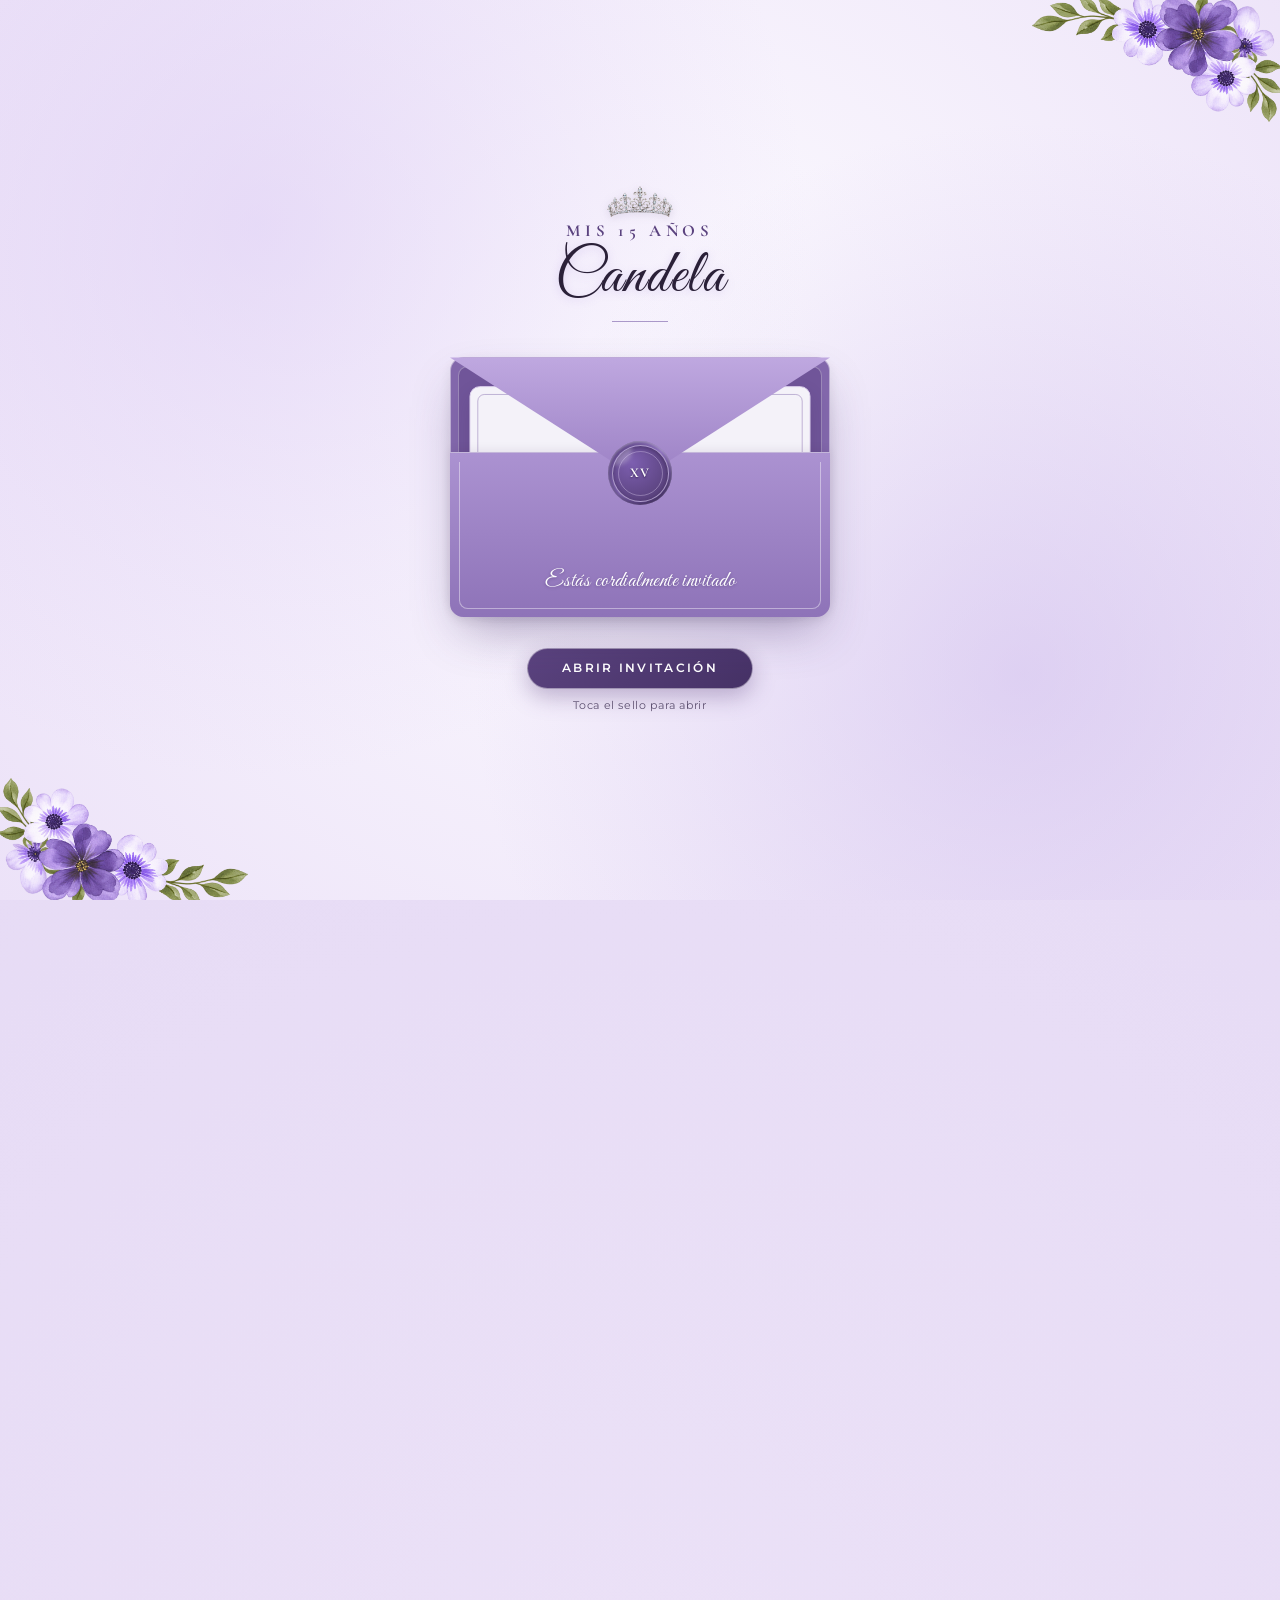
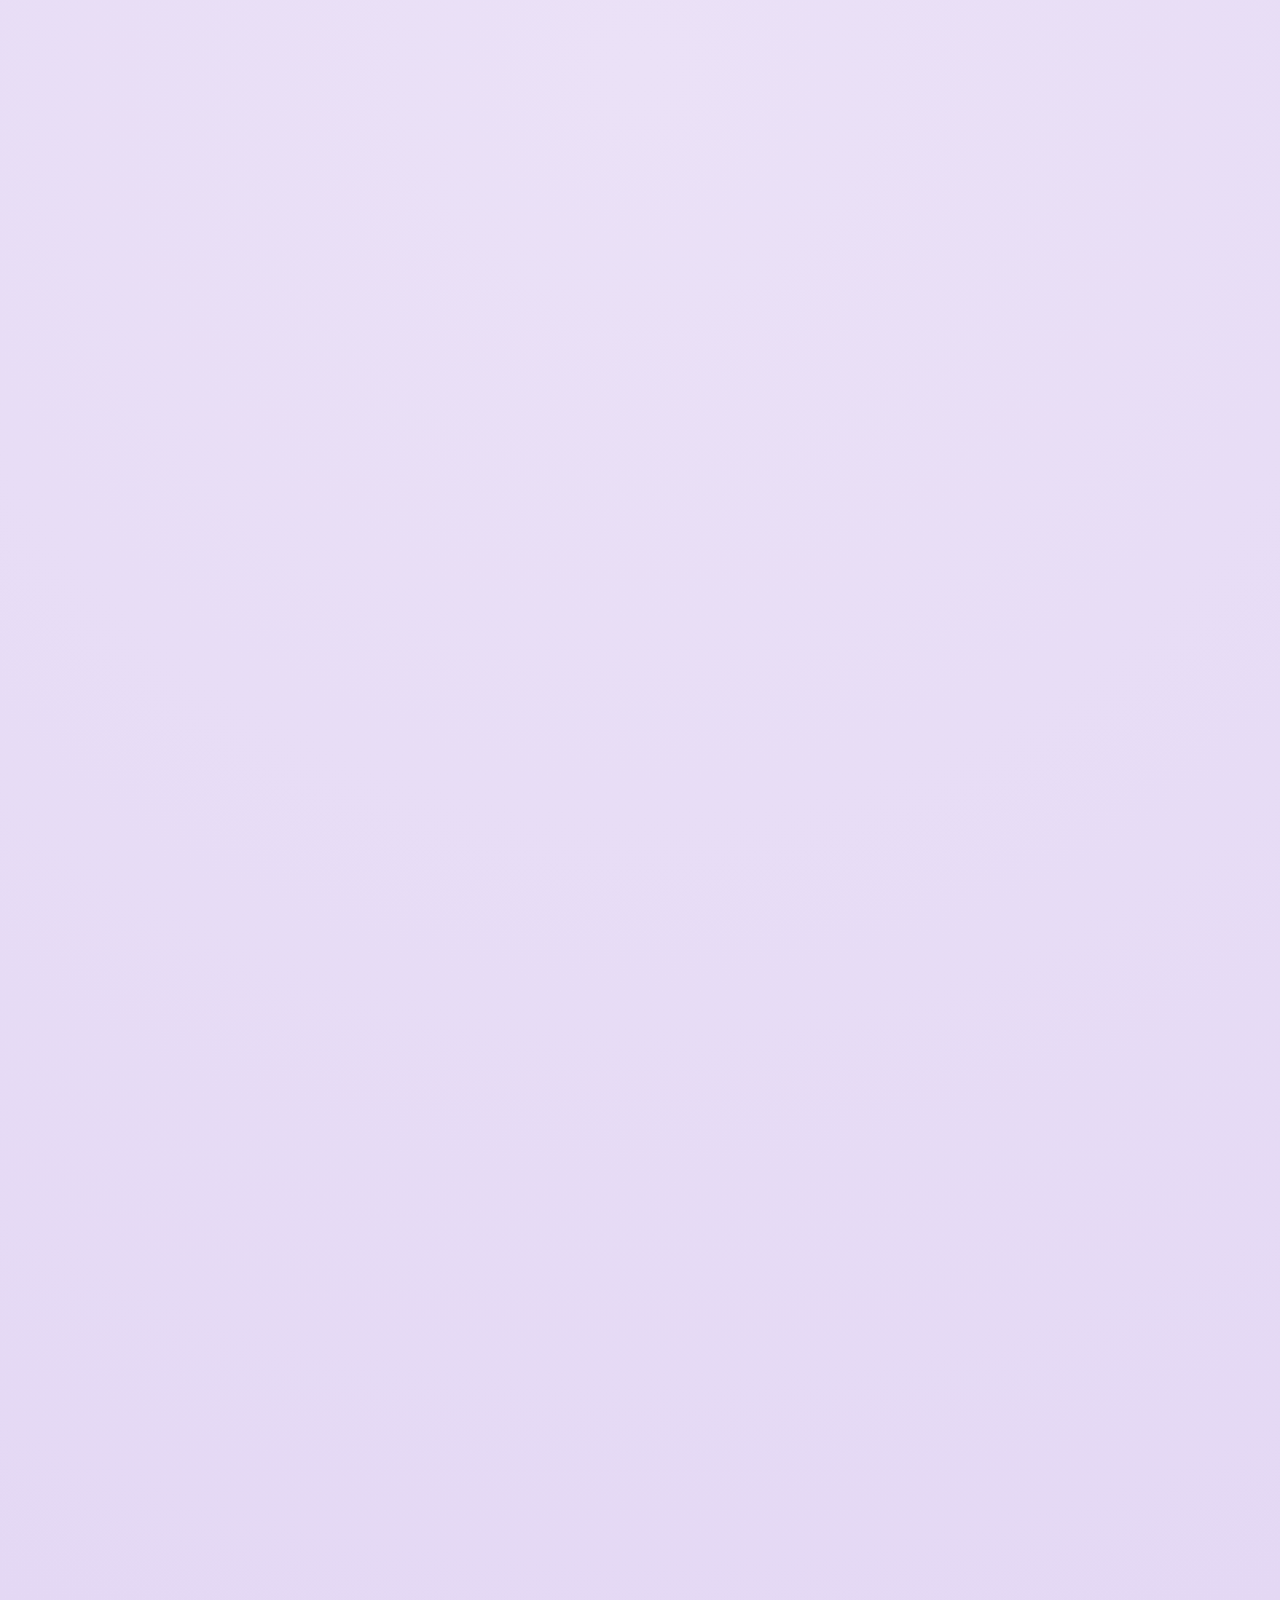
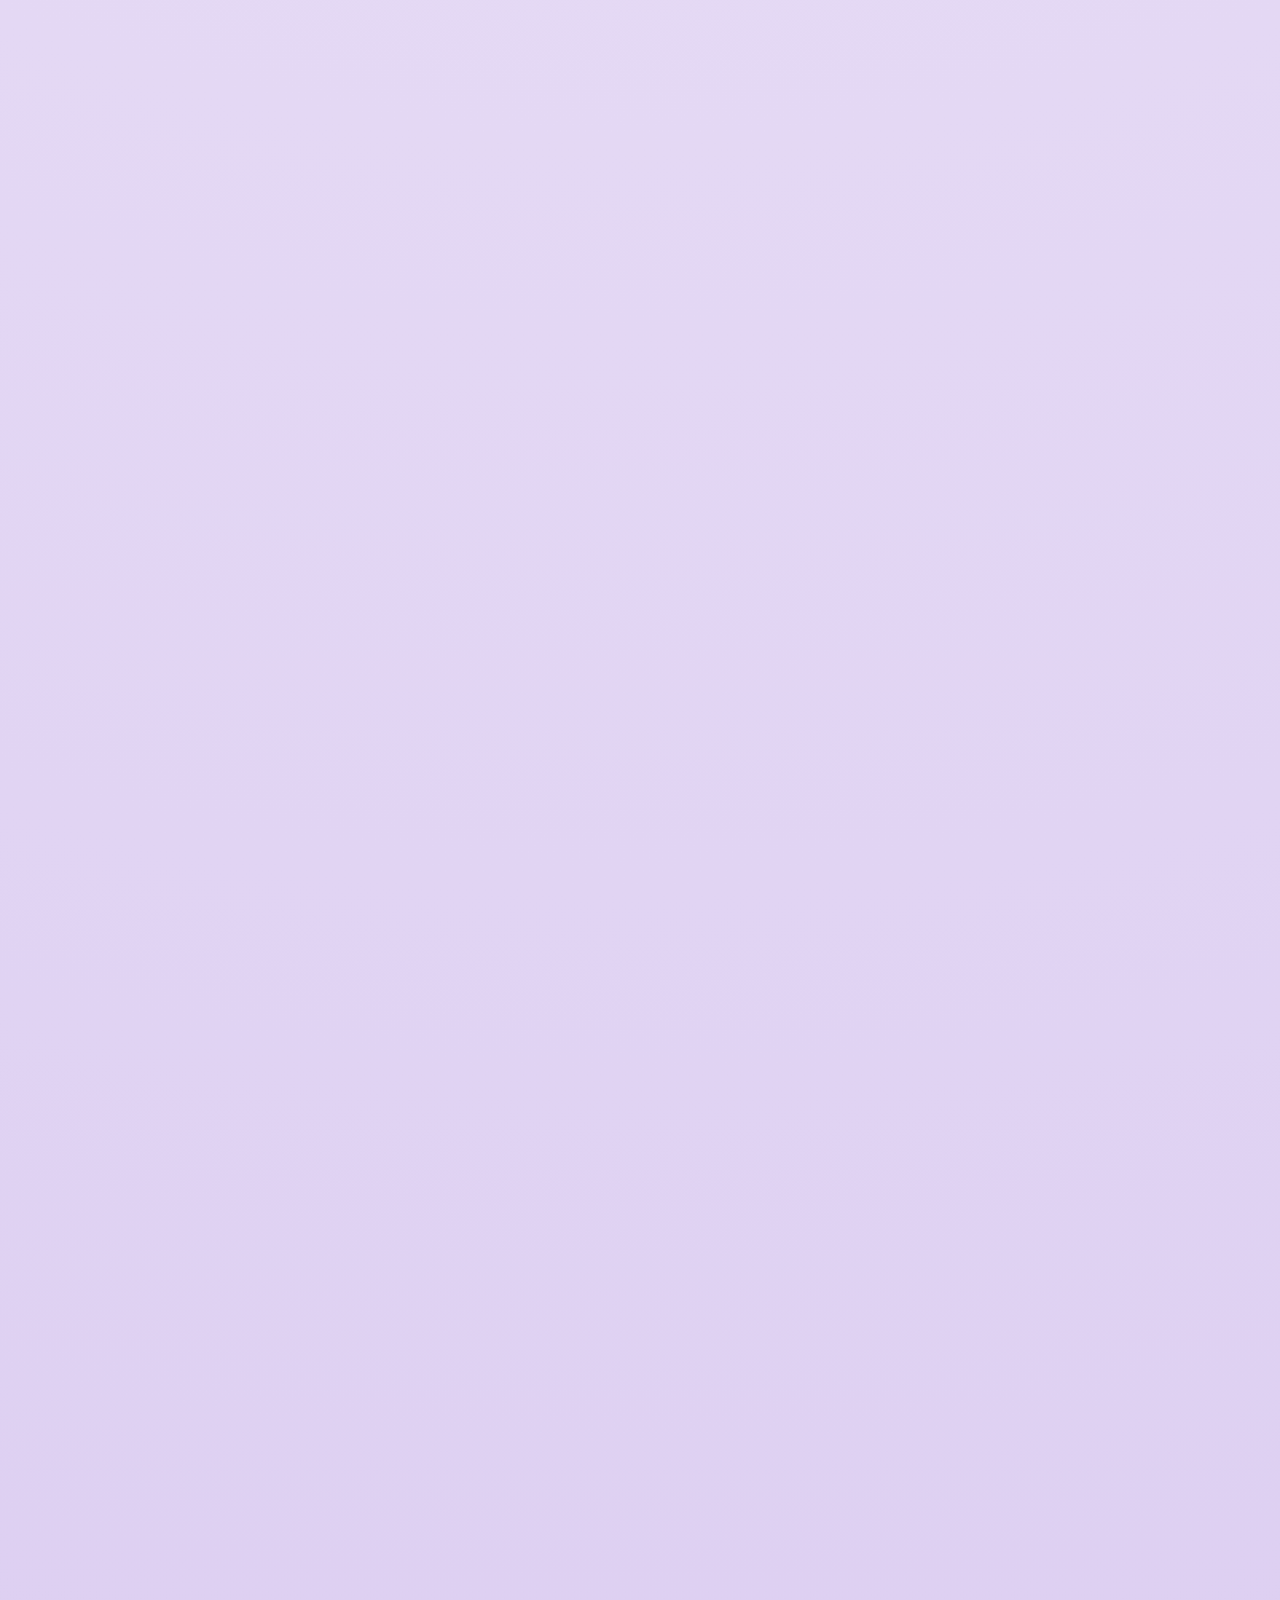
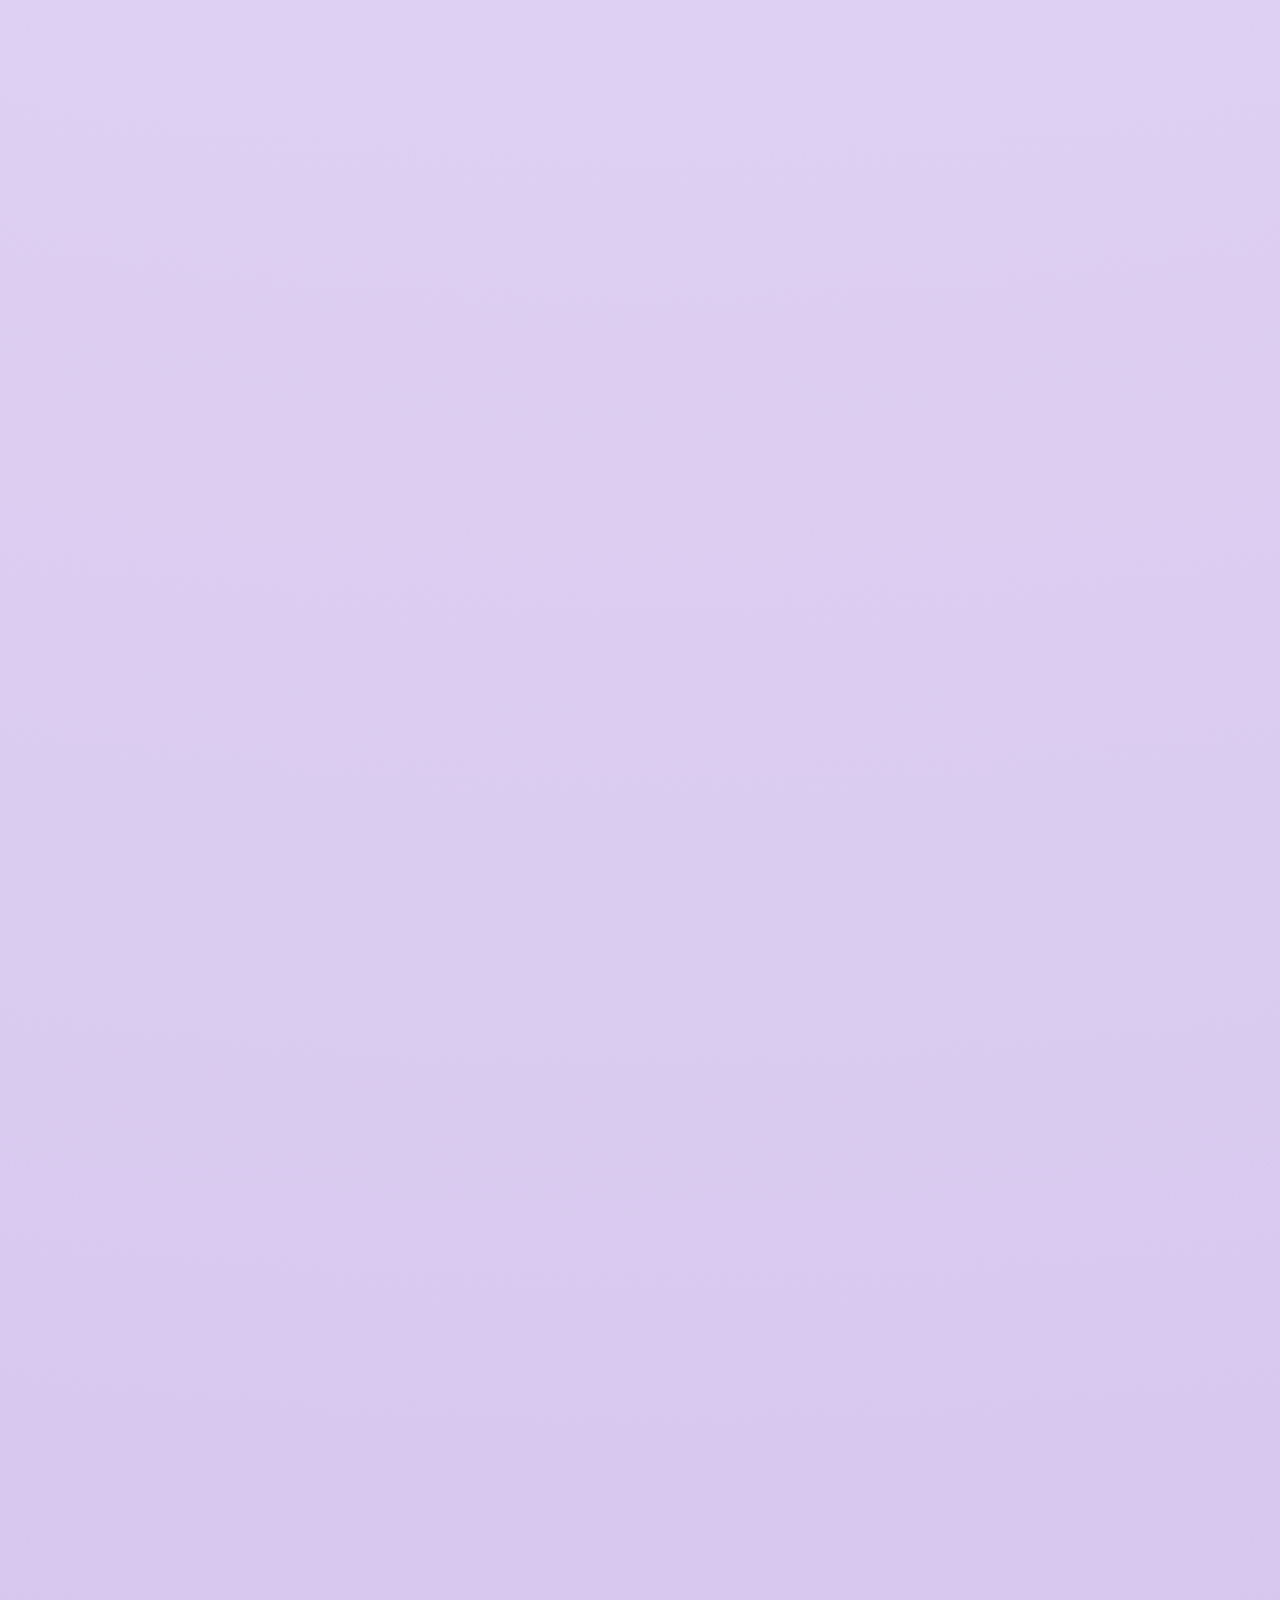
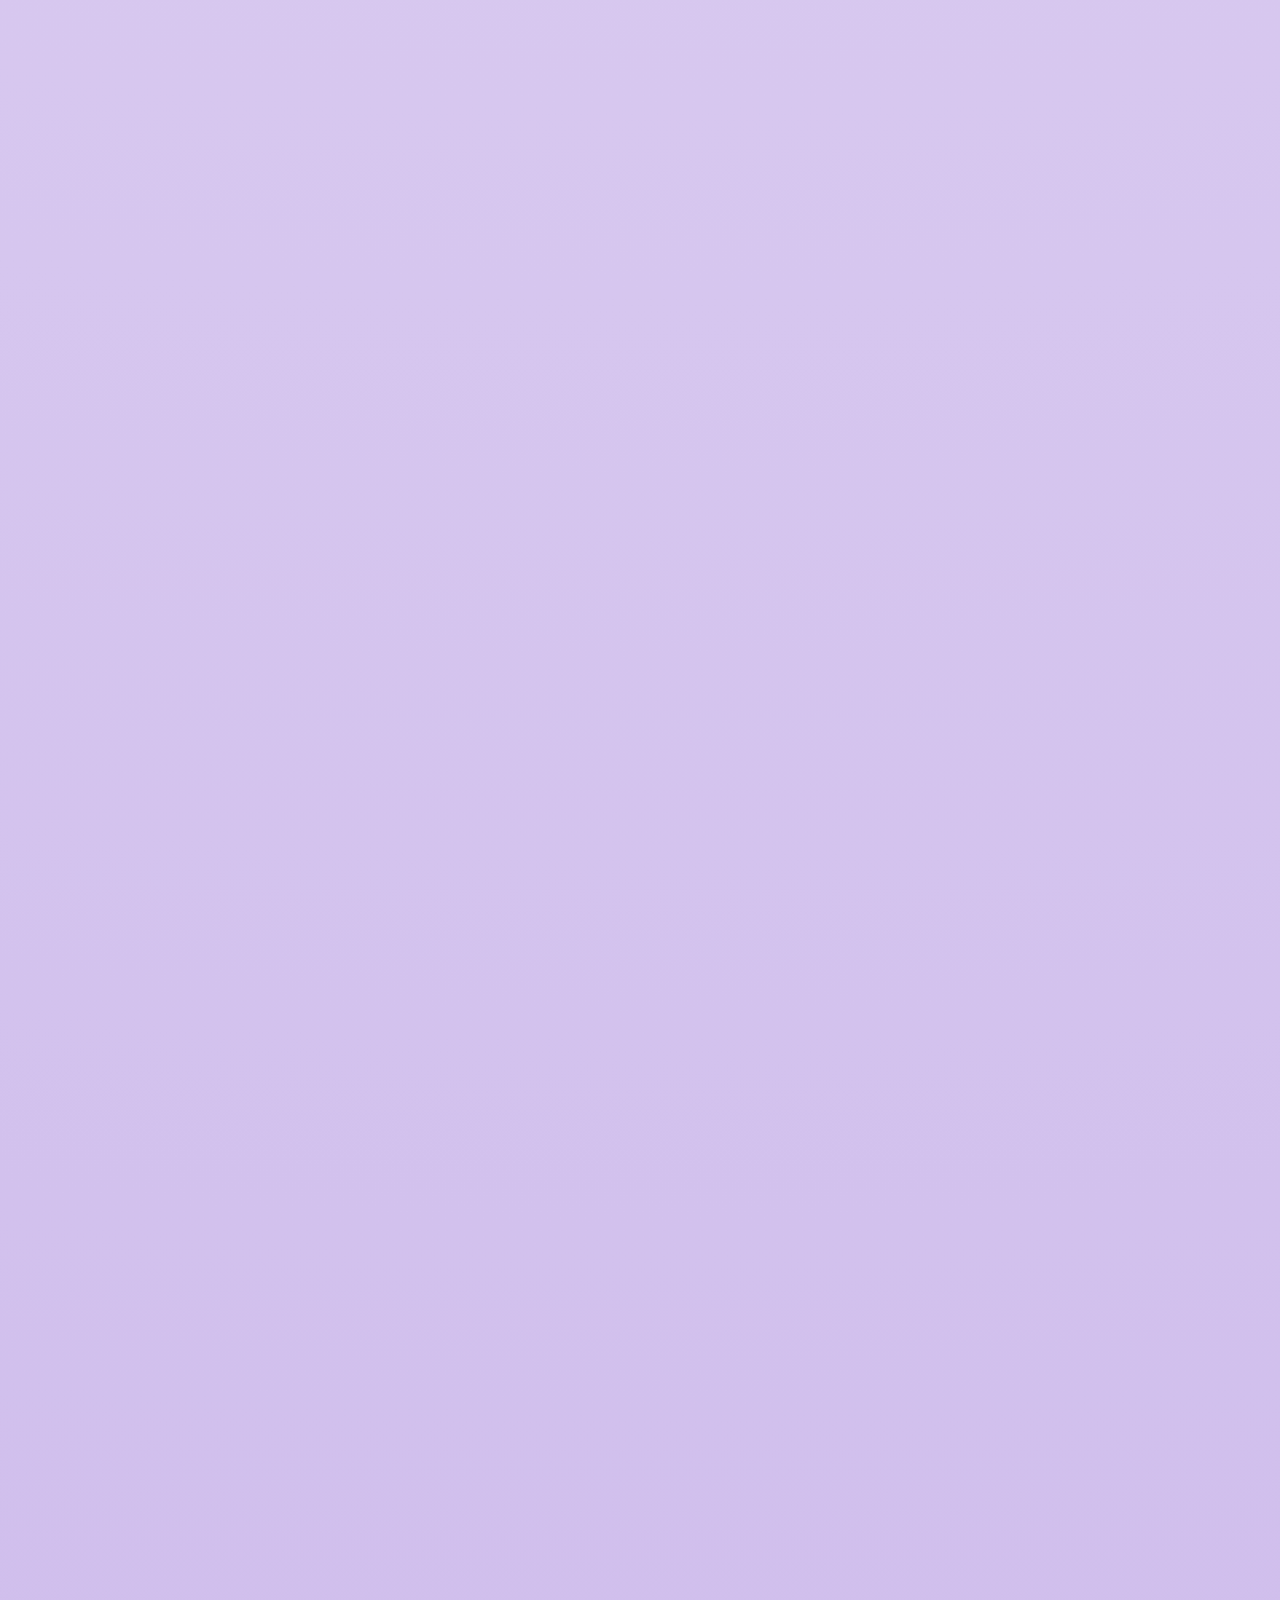
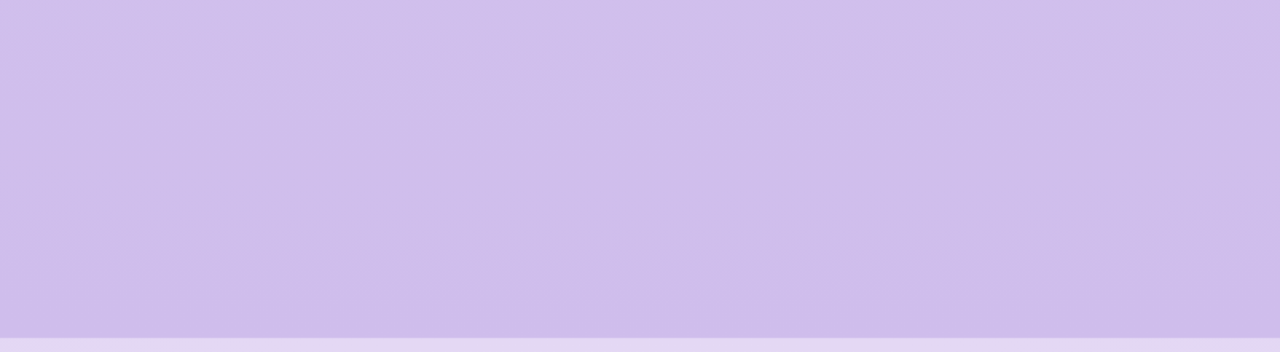
==== commit 377acad9: "Modificacion mp3 y diseño" ====
--- a/index.html
+++ b/index.html
@@ -91,7 +91,7 @@
               <span class="letter-badge-top">MIS 15 AÑOS</span>
               <h2 class="letter-couple-title">Candela</h2>
               <div class="letter-gold-rule"></div>
-              <p class="letter-date-main">6 · 06 · 2026</p>
+              <p class="letter-date-main">24 · 11 · 2026</p>
               <p class="letter-event-sub">¡Te espero!</p>
             </div>
           </article>
@@ -243,11 +243,11 @@
           <img src="iconos/calendario.gif" alt="Calendario del evento" />
         </div>
 
-        <h2 class="xv-band-month">JUNIO</h2>
+        <h2 class="xv-band-month">NOVIEMBRE</h2>
 
         <div class="xv-editorial-date-row">
-          <div class="xv-date-side-pill">VIERNES</div>
-          <div class="xv-date-center-number">6</div>
+          <div class="xv-date-side-pill">MARTES</div>
+          <div class="xv-date-center-number">24</div>
           <div class="xv-date-side-pill">2026</div>
         </div>
 
@@ -297,22 +297,22 @@
 
         <div class="xv-countdown-timer-row" aria-label="Cuenta regresiva para mis XV años">
           <div class="xv-cd-unit">
-            <span id="days" class="xv-cd-number">15</span>
+            <span id="days" class="xv-cd-number">00</span>
             <span class="xv-cd-label">DÍAS</span>
           </div>
           <span class="xv-cd-colon">:</span>
           <div class="xv-cd-unit">
-            <span id="hours" class="xv-cd-number">03</span>
+            <span id="hours" class="xv-cd-number">00</span>
             <span class="xv-cd-label">HORAS</span>
           </div>
           <span class="xv-cd-colon">:</span>
           <div class="xv-cd-unit">
-            <span id="minutes" class="xv-cd-number">50</span>
+            <span id="minutes" class="xv-cd-number">00</span>
             <span class="xv-cd-label">MINUTOS</span>
           </div>
           <span class="xv-cd-colon">:</span>
           <div class="xv-cd-unit">
-            <span id="seconds" class="xv-cd-number">10</span>
+            <span id="seconds" class="xv-cd-number">00</span>
             <span class="xv-cd-label">SEGUNDOS</span>
           </div>
         </div>
@@ -321,9 +321,9 @@
       <!-- Calendario Mensual ("El Gran Día") -->
       <div class="xv-calendar-block" data-purpose="event-calendar">
         <h3 class="xv-gold-script-heading">El Gran Día</h3>
-        <p class="xv-calendar-month-script">Junio</p>
-
-        <table class="xv-calendar-table" aria-label="Calendario de Junio 2026">
+        <p class="xv-calendar-month-script">Noviembre</p>
+
+        <table class="xv-calendar-table" aria-label="Calendario de Noviembre 2026">
           <thead>
             <tr>
               <th>LUN</th>
@@ -337,44 +337,53 @@
           </thead>
           <tbody>
             <tr>
+              <td></td>
+              <td></td>
+              <td></td>
+              <td></td>
+              <td></td>
+              <td></td>
               <td>1</td>
+            </tr>
+            <tr>
               <td>2</td>
               <td>3</td>
               <td>4</td>
               <td>5</td>
-              <td><span class="xv-calendar-highlight">6</span></td>
+              <td>6</td>
               <td>7</td>
+              <td>8</td>
             </tr>
             <tr>
-              <td>8</td>
               <td>9</td>
               <td>10</td>
               <td>11</td>
               <td>12</td>
               <td>13</td>
               <td>14</td>
+              <td>15</td>
             </tr>
             <tr>
-              <td>15</td>
               <td>16</td>
               <td>17</td>
               <td>18</td>
               <td>19</td>
               <td>20</td>
               <td>21</td>
+              <td>22</td>
             </tr>
             <tr>
-              <td>22</td>
               <td>23</td>
-              <td>24</td>
+              <td><span class="xv-calendar-highlight">24</span></td>
               <td>25</td>
               <td>26</td>
               <td>27</td>
               <td>28</td>
+              <td>29</td>
             </tr>
             <tr>
-              <td>29</td>
               <td>30</td>
+              <td></td>
               <td></td>
               <td></td>
               <td></td>
@@ -743,7 +752,7 @@
       <p class="xv-rsvp-lead">
         Tu presencia es muy importante.<br />
         Por favor, confirma tu asistencia<br />
-        antes del 30 de Mayo.
+        antes del 15 de Noviembre.
       </p>
 
       <!-- Botón Píldora Violeta Principal "CONFIRMAR" (WhatsApp) -->
@@ -801,10 +810,8 @@
       <!-- Galería de Momentos Horizontal (3 Cuadros con Central Destacado e Intercalado) -->
       <div class="gallery-block" data-purpose="xv-gallery">
         <h3 class="xv-gold-script-heading" style="font-size: 2.15rem;">Mis Momentos</h3>
-        <div
-          class="gallery-trio-stage"
-          data-gallery-images="img/xv_foto_1.jpg,img/xv_foto_2.jpg,img/xv_foto_3.jpg,img/xv_foto_4.jpg"
-        >
+        <div class="gallery-trio-stage"
+          data-gallery-images="img/xv_foto_1.jpg,img/xv_foto_2.jpg,img/xv_foto_3.jpg,img/xv_foto_4.jpg">
           <div class="gallery-thumb-item gallery-thumb-item--left" data-slot="0" title="Ampliar fotografía">
             <img class="gallery-thumb-img" src="img/xv_foto_1.jpg" alt="Sesión fotográfica de Candela 1" />
           </div>
@@ -861,11 +868,11 @@
           <path d="M-20,-10 L520,-10 L520,15 L-20,15 Z" fill="#fbf9fe" filter="url(#tfa5)" />
         </svg>
 
-        <img src="img/xv_foto_3.jpg" alt="Candela en su sesión de XV años" />
+        <img src="img/xv_portada.jpg" alt="Candela en su sesión de XV años" />
 
         <div class="xv-final-vignette">
           <p class="xv-final-name">Candela</p>
-          <p class="xv-final-sub">Mis XV Años · 6 · 06 · 2026</p>
+          <p class="xv-final-sub">Mis XV Años · 24 · 11 · 2026</p>
         </div>
       </div>
     </footer>
@@ -902,7 +909,7 @@
 
   <!-- Audio Local -->
   <audio id="wedding-music" preload="auto" loop>
-    <source src="music/cancion_boda.mp3" type="audio/mpeg" />
+    <source src="music/Ed Sheeran - Photograph .mp3" type="audio/mpeg" />
   </audio>
 
   <!-- Visor Lightbox para Galería, Portada y QR -->
